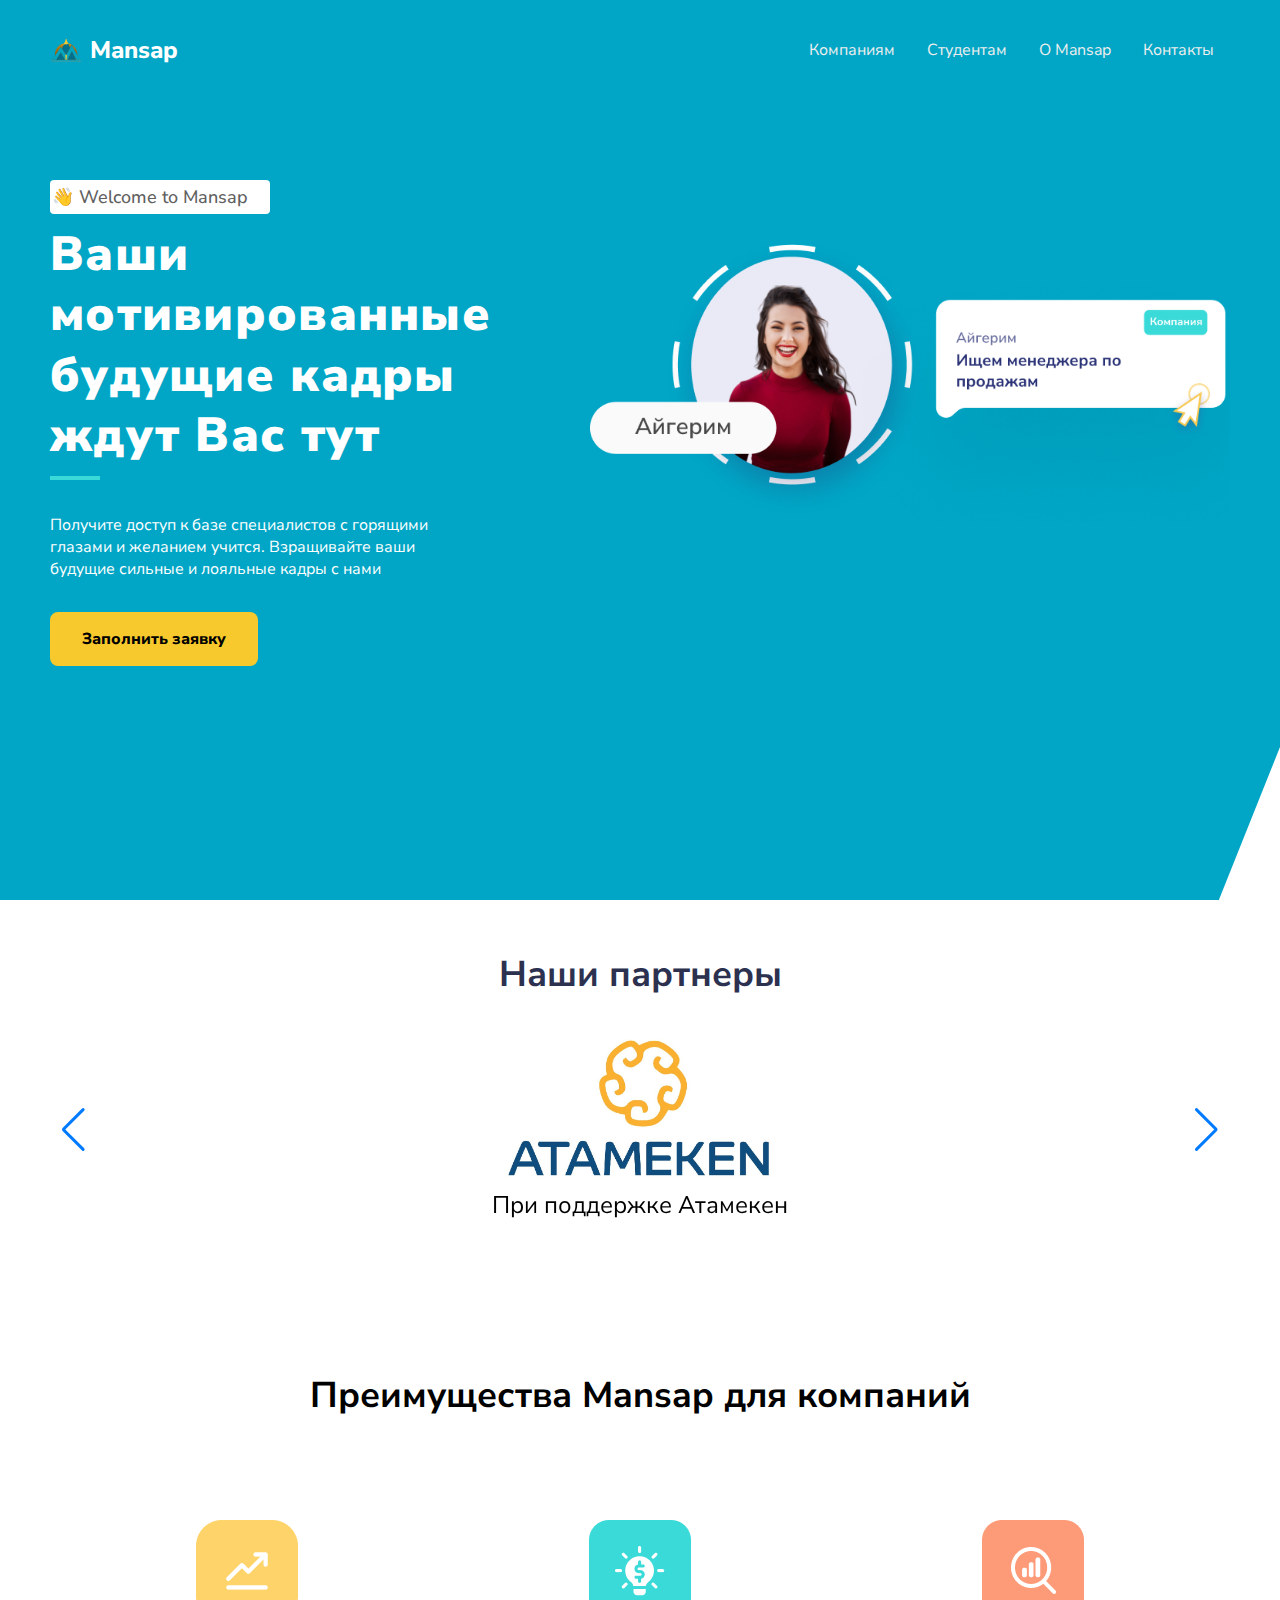
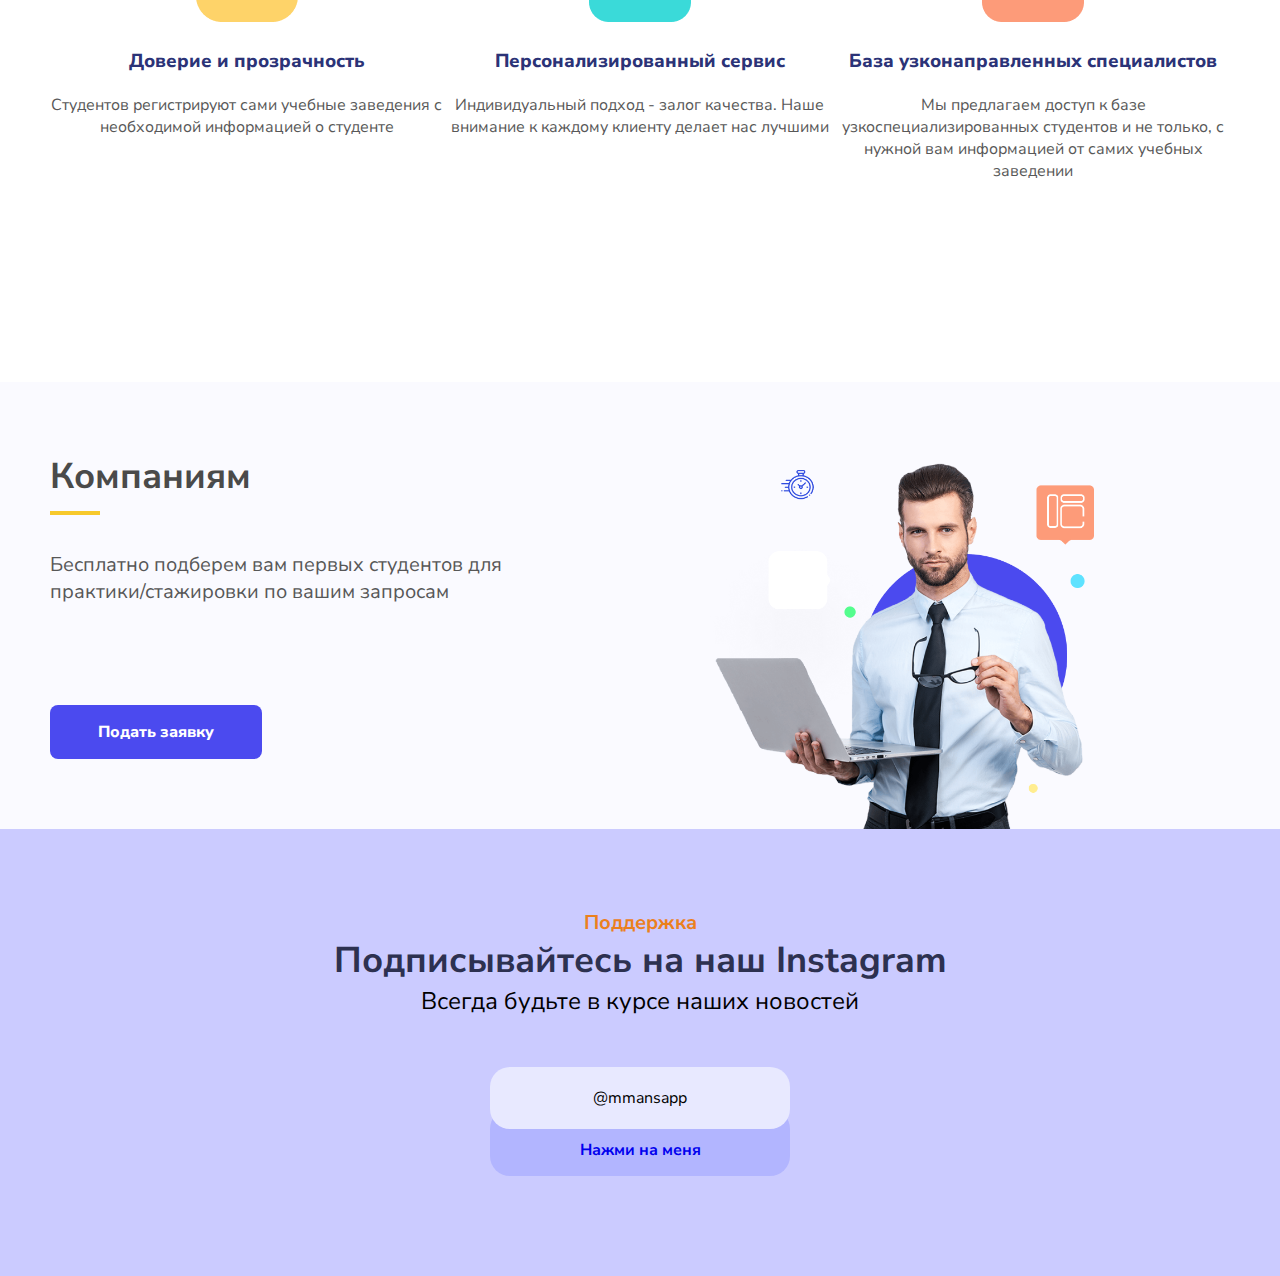
==== index.html @ ac747ffc "Added baisc SEO optimization" ====
<!DOCTYPE html>
<html lang="en">

<head>
    <meta charset="UTF-8">
    <meta name="viewport" content="width=device-width, initial-scale=1.0">
    <meta name="keywords"
        content="Казахстан, Алматы, Работа в Казахстане, Работа в Алматы, Работа для студентов в Алматы, Стажировки для студентов в Алматы, работа, работодатели, Поиск работы, Стажировки, Работа для студентов, Вакансии компаний, Поиск сотрудников, Карьерный рост, Работа в IT, Стажировка в компаниях, Работа ищущим на рынке труда, студенты">
    <meta name="description"
        content="MANSAP- карьерный старт светлого будущего. Реализация и перспективы для студенческой молодежи. Возможности трудоустройства, сильный нетворкинг и поддержка от экспертов ценными знаниями.">
    <title>Mansap - старт светлого будущего</title>
    <link rel="stylesheet" href="https://cdn.jsdelivr.net/npm/swiper@10/swiper-bundle.min.css" />

    <link rel="stylesheet" href="./css/style.css">
    <link rel="icon" href="./img/favicon.ico" type="image/x-icon">
    <script async src="https://www.googletagmanager.com/gtag/js?id=G-EMVZ4DNHGW"></script>
    <script>
        window.dataLayer = window.dataLayer || [];
        function gtag() { dataLayer.push(arguments); }
        gtag('js', new Date());

        gtag('config', 'G-EMVZ4DNHGW');
    </script>
    <!-- Yandex.Metrika counter -->
    <script type="text/javascript">
        (function (m, e, t, r, i, k, a) {
            m[i] = m[i] || function () { (m[i].a = m[i].a || []).push(arguments) };
            m[i].l = 1 * new Date();
            for (var j = 0; j < document.scripts.length; j++) { if (document.scripts[j].src === r) { return; } }
            k = e.createElement(t), a = e.getElementsByTagName(t)[0], k.async = 1, k.src = r, a.parentNode.insertBefore(k, a)
        })
            (window, document, "script", "https://mc.yandex.ru/metrika/tag.js", "ym");

        ym(95471291, "init", {
            clickmap: true,
            trackLinks: true,
            accurateTrackBounce: true,
            webvisor: true
        });
    </script>
    <noscript>
        <div><img src="https://mc.yandex.ru/watch/95471291" style="position:absolute; left:-9999px;" alt="" /></div>
    </noscript>
    <!-- /Yandex.Metrika counter -->
</head>

<body>
    <header class="header">
        <nav class="header-navbar">
            <div class="container">
                <a href="/" class="logo">
                    <img src="./img/logo.png" alt="Mansap">
                    Mansap

                </a>
                <ul class="menu">
                    <li><a href="/">Компаниям</a></li>
                    <li><a href="/students.html">Студентам</a></li>
                    <li><a href="/about.html">О Mansap</a></li>
                    <li><a href="/contacts.html">Контакты</a></li>

                </ul>
                <div class="hamburger">
                    <span class="bar"></span>
                    <span class="bar"></span>
                    <span class="bar"></span>
                </div>
            </div>
        </nav>
        <div class="header-content">
            <div class="container">
                <div class="content">

                    <div class="content__subtitle">
                        👋 Welcome to Mansap
                    </div>
                    <h1 class="content__title">
                        Ваши мотивированные будущие кадры ждут Вас тут
                    </h1>
                    <p class="content__text">
                        Получите доступ к базе специалистов с горящими глазами и желанием учится. Взращивайте ваши
                        будущие сильные и лояльные кадры с нами
                    </p>
                    <a
                        href="https://docs.google.com/forms/d/1s9MsChVYXAHMegbBTrczUJbH9x1zcO6JEUFlZs4nw18/viewform?edit_requested=true"><button
                            class="content__button">Заполнить заявку</button></a>
                </div>
                <div class="img">
                    <img src="./img/header-image.png" alt="header-img">
                </div>
            </div>
        </div>
    </header>
    <main>
        <section class="section section-partner">
            <div class="container">
                <h2>Наши партнеры</h2>
                <div class="swiper sliderPartner">
                    <div class="content-slider swiper-wrapper">
                        <div class="swiper-slide content__partner">
                            <img src="./img/atameken.jpg" alt="">
                            <span>
                                При поддержке Атамекен
                            </span>
                        </div>
                        <div class="swiper-slide content__partner">
                            <img src="./img/logo-partner-2.png" alt="">
                            <span>
                                КазУМОиМЯ
                            </span>
                        </div>

                    </div>
                    <div class="swiper-button-next"></div>
                    <div class="swiper-button-prev"></div>
                </div>
            </div>
        </section>
        <section class="section section-features">
            <div class="container">
                <div class="section__title">
                    <h2>Преимущества Mansap для компаний</h2>
                </div>
                <div class="section__content">
                    <div class="section__item">
                        <div class="section__item-img">
                            <img src="./img/graph_icon.png" alt="section-img">
                        </div>
                        <div class="section__item-content">
                            <h3>Доверие и прозрачность</h3>
                            <p>Студентов регистрируют сами учебные заведения с необходимой информацией о студенте </p>
                        </div>
                    </div>
                    <div class="section__item">
                        <div class="section__item-img">
                            <img src="./img/financial_icon.png" alt="section-img">
                        </div>
                        <div class="section__item-content">
                            <h3>Персонализированный сервис</h3>
                            <p>Индивидуальный подход - залог качества. Наше внимание к каждому клиенту делает нас
                                лучшими</p>
                        </div>
                    </div>
                    <div class="section__item">
                        <div class="section__item-img">
                            <img src="./img/market_icon.png" alt="section-img">
                        </div>
                        <div class="section__item-content">
                            <h3>База узконаправленных специалистов</h3>
                            <p>Мы предлагаем доступ к базе узкоспециализированных студентов и не только, с нужной вам
                                информацией от самих учебных заведении</p>
                        </div>
                    </div>
                </div>
            </div>
        </section>
        <section class="section section-for-company">
            <div class="container">
                <div class="section__content">
                    <h2 class="section__title">Компаниям</h2>
                    <p class="section__text">Бесплатно подберем вам первых студентов для практики/стажировки по вашим
                        запросам</p>
                    <a
                        href="https://docs.google.com/forms/d/1s9MsChVYXAHMegbBTrczUJbH9x1zcO6JEUFlZs4nw18/viewform?edit_requested=true"><button
                            class="section__button">Подать заявку</button></a>
                </div>
                <div class="section__image">
                    <img class="section__img" src="./img/for-company-img.png" alt="">
                </div>
            </div>
        </section>
    </main>
    <footer class="footer">
        <div class="container">
            <span class="footer__span">Поддержка</span>
            <h2 class="footer__title">Подписывайтесь на наш Instagram</h2>
            <span class="footer__subtitle">Всегда будьте в курсе наших новостей</span>
            <div class="footer__contact">
                <div class="footer__instagram">@mmansapp</div>
                <a href="https://www.instagram.com/mmansapp/" class="footer__link-instagram">
                    <span>Нажми на меня</span>
                </a>
            </div>
        </div>
    </footer>


    <script src="https://code.jquery.com/jquery-3.7.1.min.js"
        integrity="sha256-/JqT3SQfawRcv/BIHPThkBvs0OEvtFFmqPF/lYI/Cxo=" crossorigin="anonymous"></script>

    <script src="https://cdn.jsdelivr.net/npm/swiper@10/swiper-bundle.min.js"></script>
    <script src="./js/main.js"></script>
</body>

</html>
---- css/style.css ----
@import url("https://fonts.googleapis.com/css2?family=Nunito+Sans:opsz,wght@6..12,400;6..12,500;6..12,700;6..12,800;6..12,900&display=swap");
* {
  box-sizing: border-box;
  margin: 0;
  padding: 0;
  font-family: "Nunito Sans", sans-serif;
}

.header {
  background: url(../img/header-backround.svg) no-repeat left;
  height: 100vh;
  min-height: 728px;
  padding: 0 100px;
}
@media screen and (max-width: 1441px) {
  .header {
    padding: 0 50px;
  }
}
@media screen and (max-width: 509px) {
  .header {
    padding: 0 30px;
  }
}
.header-navbar .container {
  display: flex;
  align-items: center;
  justify-content: space-between;
  height: 100px;
  max-width: 1340px;
}
.header-navbar .logo {
  display: flex;
  font-size: 1.5rem;
  font-weight: 800;
  color: #fff;
  cursor: pointer;
  align-items: center;
  text-decoration: none;
}
.header-navbar .logo img {
  width: 2rem;
  margin-right: 0.5rem;
}
.header-navbar .menu {
  display: flex;
  align-items: center;
  justify-content: center;
  list-style: none;
}
.header-navbar .menu li {
  margin: 0 1rem;
  cursor: pointer;
  transition: all 0.3s ease-in-out;
}
.header-navbar .menu li a {
  color: #eee;
  text-decoration: none;
}
.header-navbar .menu li a:hover {
  color: #fff;
}
@media screen and (max-width: 967px) {
  .header-navbar .menu li {
    margin: 2.5rem 0;
    font-size: 30px;
    font-weight: 700;
  }
}
@media (max-width: 967px) {
  .header-navbar .menu {
    position: fixed;
    left: -100%;
    top: 5rem;
    flex-direction: column;
    background-color: #006376;
    width: 100%;
    height: 100vh;
    border-radius: 10px;
    text-align: center;
    transition: 0.3s;
    z-index: 999;
    box-shadow: 0 10px 27px rgba(0, 0, 0, 0.05);
  }
}
.header-navbar .menu.active {
  left: 0;
}
.header-navbar .hamburger {
  display: none;
}
@media screen and (max-width: 967px) {
  .header-navbar .hamburger {
    display: block;
    cursor: pointer;
  }
}
.header-navbar .hamburger.active .bar:nth-child(2) {
  opacity: 0;
}
.header-navbar .hamburger.active .bar:nth-child(1) {
  transform: translateY(8px) rotate(45deg);
}
.header-navbar .hamburger.active .bar:nth-child(3) {
  transform: translateY(-8px) rotate(-45deg);
}
.header-navbar .bar {
  display: block;
  width: 25px;
  height: 3px;
  margin: 5px auto;
  -webkit-transition: all 0.3s ease-in-out;
  transition: all 0.3s ease-in-out;
  background-color: #101010;
}
.header-content .container {
  display: flex;
  justify-content: space-between;
  align-items: center;
  gap: 100px;
  max-width: 1600px;
}
@media screen and (max-width: 1387px) {
  .header-content .container {
    gap: 0;
  }
}
.header-content .content {
  margin-top: 80px;
}
.header-content .content__title {
  width: 540px;
  font-size: 3rem;
  font-weight: 900;
  color: #fff;
  margin-bottom: 3rem;
  line-height: 126.9%;
  letter-spacing: 1.28px;
}
.header-content .content__title::after {
  content: "";
  display: block;
  position: absolute;
  width: 50px;
  height: 4px;
  margin-top: 10px;
  background-color: #3ADAD9;
}
@media screen and (max-width: 626px) {
  .header-content .content__title {
    width: auto;
    font-size: 2rem;
  }
}
.header-content .content__subtitle {
  width: 220px;
  font-size: 18px;
  font-weight: 500;
  color: #606060;
  margin-bottom: 10px;
  background-color: #fff;
  padding-left: 2px;
  padding-top: 5px;
  padding-bottom: 5px;
  border-radius: 4px;
}
@media screen and (max-width: 473px) {
  .header-content .content__subtitle {
    width: 180px;
    font-size: 14px;
  }
}
.header-content .content__text {
  max-width: 425px;
  width: 100%;
  font-size: 1rem;
  font-weight: 400;
  color: #fff;
  margin-bottom: 2rem;
}
.header-content .content__button {
  display: inline-block;
  padding: 1rem 2rem;
  border-radius: 0.5rem;
  background: #F7C92C;
  border: none;
  color: #000;
  font-size: 1rem;
  font-weight: 800;
  text-decoration: none;
  transition: all 0.3s ease-in-out;
  cursor: pointer;
}
.header-content .content__button:hover {
  background: #000;
  color: #fff;
}
.header-content .img img {
  width: 100%;
  min-width: 636px;
}
@media screen and (max-width: 1265px) {
  .header-content .img img {
    max-width: 500px;
    width: 80%;
    min-width: 75%;
    margin-right: 100px;
  }
}
@media screen and (max-width: 967px) {
  .header-content .img img {
    display: none;
  }
}

main .section-partner .container {
  padding: 0 100px;
}
@media screen and (max-width: 1441px) {
  main .section-partner .container {
    padding: 0 50px;
  }
}
@media screen and (max-width: 509px) {
  main .section-partner .container {
    padding: 0 30px;
  }
}
main .section-partner h2 {
  font-size: 36px;
  font-weight: 700;
  color: #2D3150;
  text-align: center;
  margin-top: 50px;
  margin-bottom: 40px;
}
main .section-partner .content__partner img {
  display: block;
  height: 140px;
  margin: 0 auto;
  margin-bottom: 10px;
}
@media screen and (max-width: 965px) {
  main .section-partner .content__partner img {
    height: 100px;
  }
}
main .section-partner .content__partner span {
  display: block;
  text-align: center;
  font-size: 24px;
}
main .section-features {
  padding-top: 150px;
}
main .section-features .container {
  padding: 0 100px;
}
@media screen and (max-width: 1441px) {
  main .section-features .container {
    padding: 0 50px;
  }
}
@media screen and (max-width: 509px) {
  main .section-features .container {
    padding: 0 30px;
  }
}
main .section-features .section__title {
  text-align: center;
  font-size: 24px;
  font-weight: 700;
}
main .section-features .section__content {
  display: grid;
  grid-template-columns: repeat(3, 1fr);
  margin-top: 100px;
}
@media screen and (max-width: 998px) {
  main .section-features .section__content {
    display: grid;
    grid-template-columns: repeat(1, 500px);
    justify-content: center;
    row-gap: 80px;
  }
}
@media screen and (max-width: 509px) {
  main .section-features .section__content {
    display: grid;
    grid-template-columns: repeat(1, 300px);
    justify-content: center;
    row-gap: 80px;
  }
}
main .section-features .section__item {
  text-align: center;
}
main .section-features .section__item-content h3 {
  margin-bottom: 20px;
  color: #2B3377;
  font-weight: 800;
}
main .section-features .section__item-content p {
  display: block;
  color: #585858;
  text-align: center;
  margin: 0 auto;
}
main .section-features .section__item-img {
  margin-bottom: 20px;
}

.section-for-company {
  background-color: #FAFAFF;
  margin-top: 200px;
}
.section-for-company .container {
  display: flex;
  padding: 0 100px;
  justify-content: space-between;
  align-items: center;
}
@media screen and (max-width: 1441px) {
  .section-for-company .container {
    padding: 0 50px;
  }
}
@media screen and (max-width: 509px) {
  .section-for-company .container {
    padding: 0 30px;
  }
}
.section-for-company .section__image {
  margin-top: 40px;
}
.section-for-company .section__img {
  width: 75%;
  margin-top: 20px;
}
@media screen and (max-width: 1465px) {
  .section-for-company .section__img {
    display: block;
    margin-top: 40px;
  }
}
@media screen and (max-width: 967px) {
  .section-for-company .section__img {
    display: none;
  }
}
.section-for-company .section__title {
  font-size: 36px;
  color: #4A4A4A;
  margin-bottom: 50px;
  margin-top: 50px;
}
.section-for-company .section__title::after {
  content: "";
  display: block;
  position: absolute;
  width: 50px;
  height: 4px;
  margin-top: 10px;
  background-color: #F7C92C;
}
@media screen and (max-width: 967px) {
  .section-for-company .section__title {
    margin-top: 50px;
  }
}
.section-for-company .section__text {
  color: #575757;
  font-size: 20px;
  width: 75%;
}
@media screen and (max-width: 1165px) {
  .section-for-company .section__text {
    width: 100%;
  }
}
@media screen and (max-width: 967px) {
  .section-for-company .section__text {
    max-width: 700px;
    width: 100%;
  }
}
.section-for-company .section__button {
  display: inline-block;
  padding: 1rem 3rem;
  border-radius: 0.5rem;
  background: #4B4AEF;
  border: none;
  color: #fff;
  font-size: 1rem;
  font-weight: 800;
  text-decoration: none;
  transition: all 0.3s ease-in-out;
  cursor: pointer;
  margin-top: 100px;
  margin-bottom: 50px;
}
.section-for-company .section__button:hover {
  background: #000;
  color: #fff;
}

.footer {
  background: #CBCBFF;
}
.footer .container {
  padding: 100px 100px;
  text-align: center;
}
@media screen and (max-width: 1441px) {
  .footer .container {
    padding: 80px 50px;
  }
}
@media screen and (max-width: 509px) {
  .footer .container {
    padding: 40px 20px;
  }
}
.footer__span {
  color: #EB801D;
  font-size: 20px;
  font-weight: 700;
}
.footer__title {
  font-size: 36px;
  color: #2D3150;
}
@media screen and (max-width: 509px) {
  .footer__title {
    font-size: 30px;
  }
}
.footer__subtitle {
  font-weight: 400;
  font-size: 24px;
}
@media screen and (max-width: 509px) {
  .footer__subtitle {
    font-size: 18px;
  }
}
.footer__instagram {
  position: relative;
  display: block;
  width: 300px;
  padding: 20px 0;
  background: #E8E9FF;
  border-radius: 20px;
  margin: 0 auto;
  z-index: 2000;
  margin-top: 50px;
}
.footer__link-instagram {
  display: flex;
  align-items: end;
  position: relative;
  width: 300px;
  background: #B2B5FF;
  border-radius: 20px;
  margin: 0 auto;
  top: -20px;
  text-decoration: none;
}
.footer__link-instagram span {
  display: block;
  padding-top: 30px;
  padding-bottom: 15px;
  margin: 0 auto;
  font-weight: 700;
}
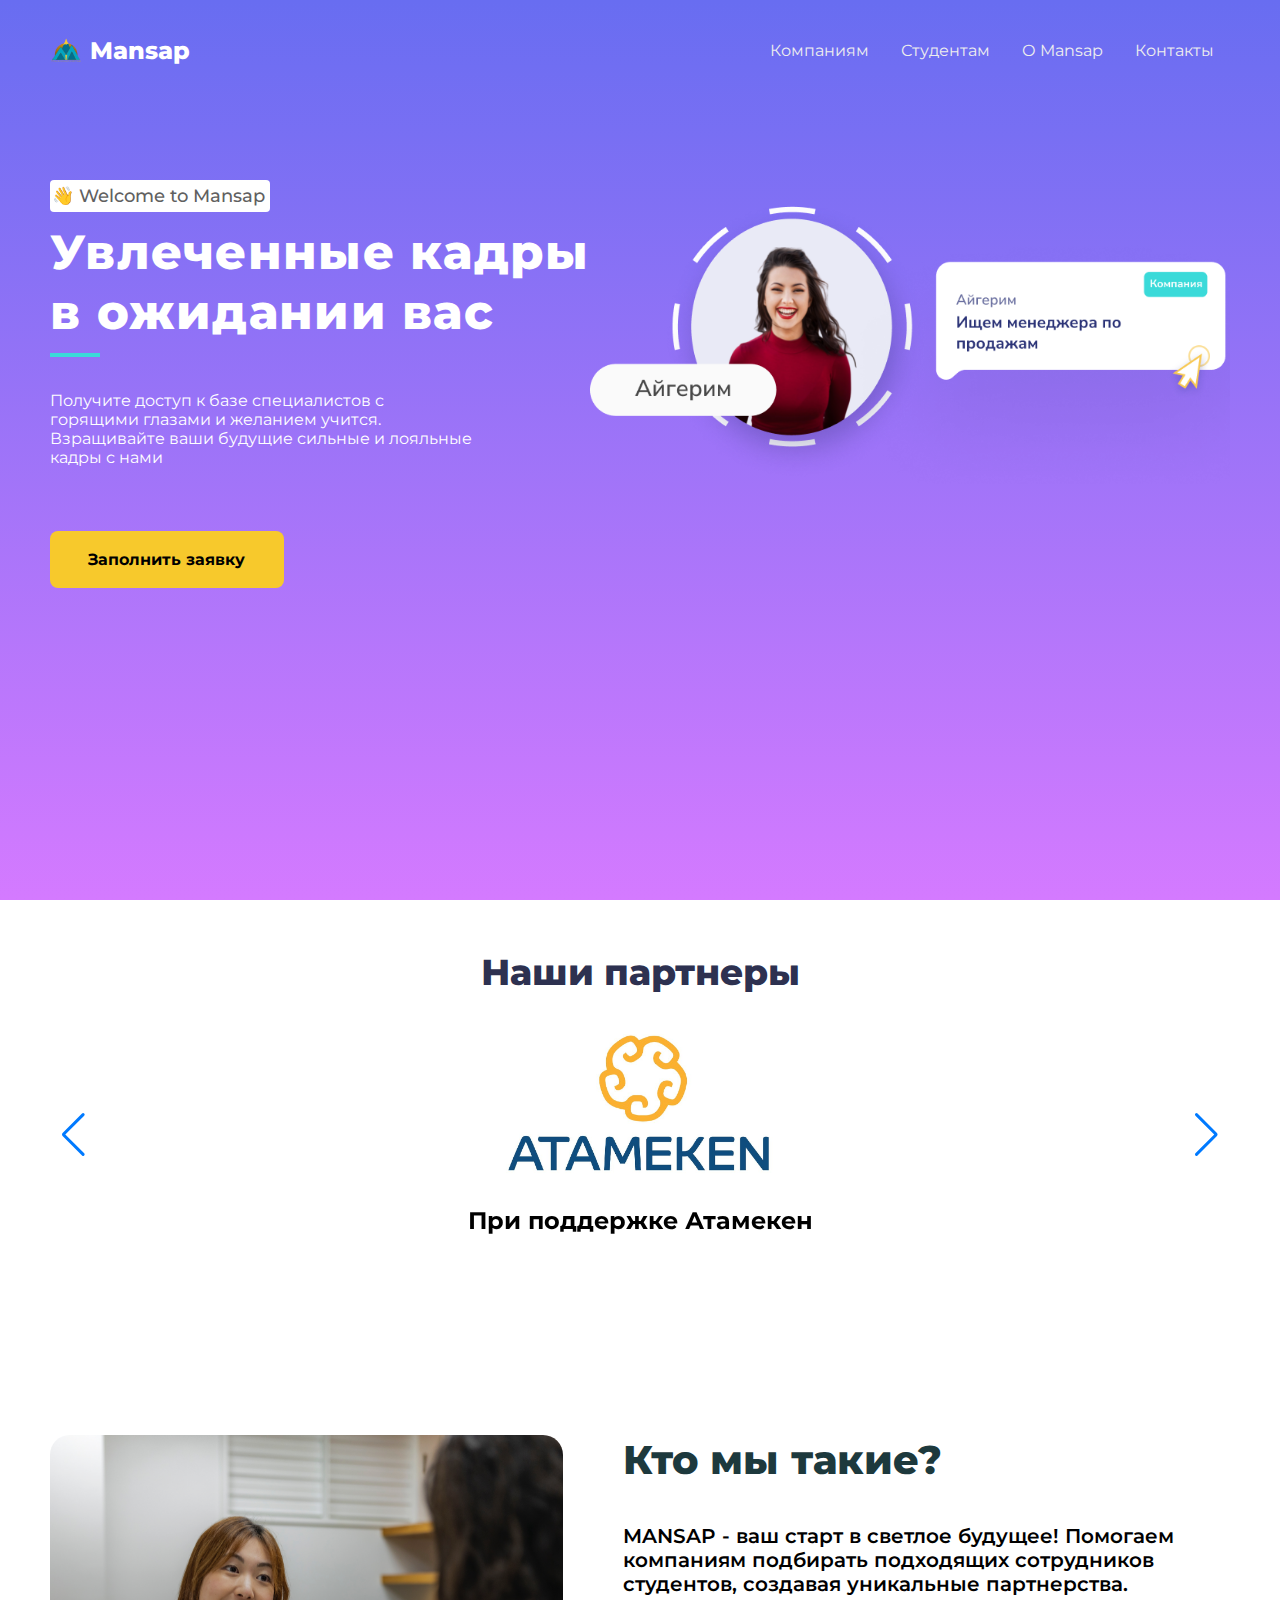
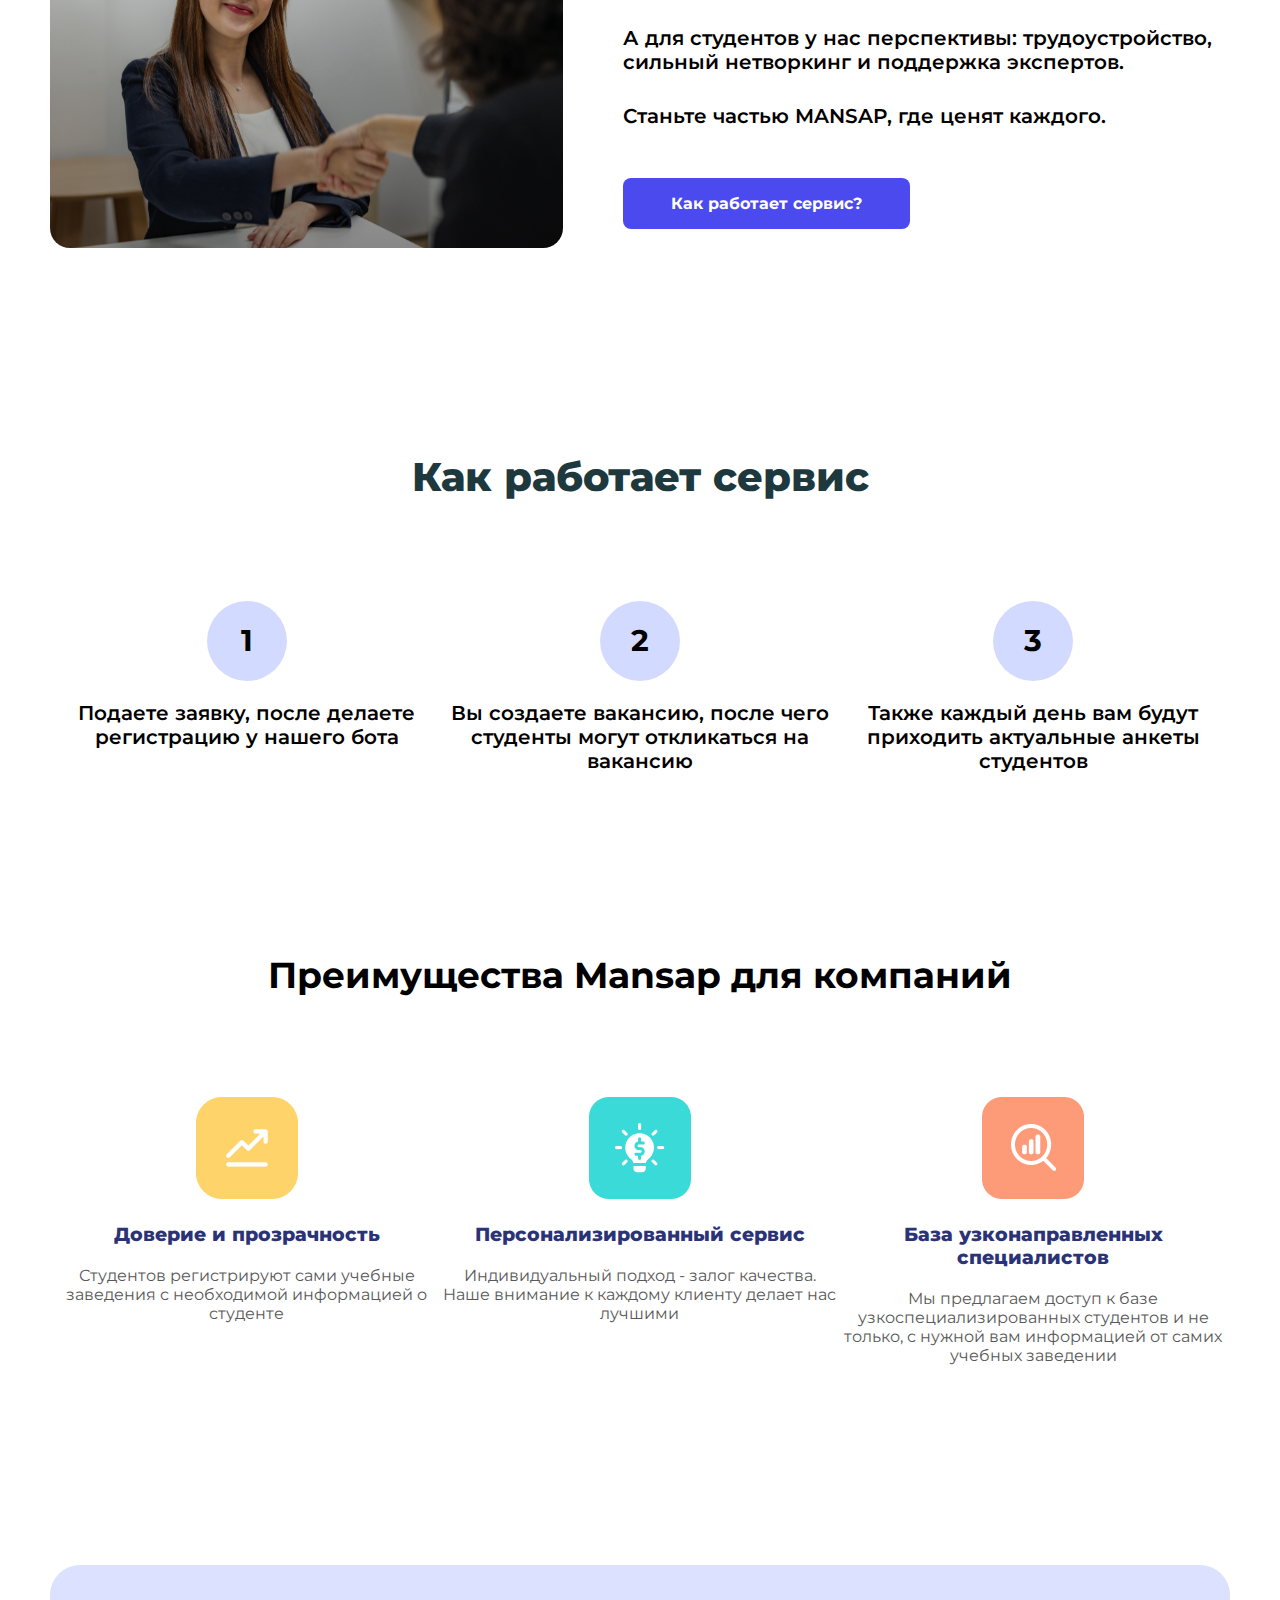
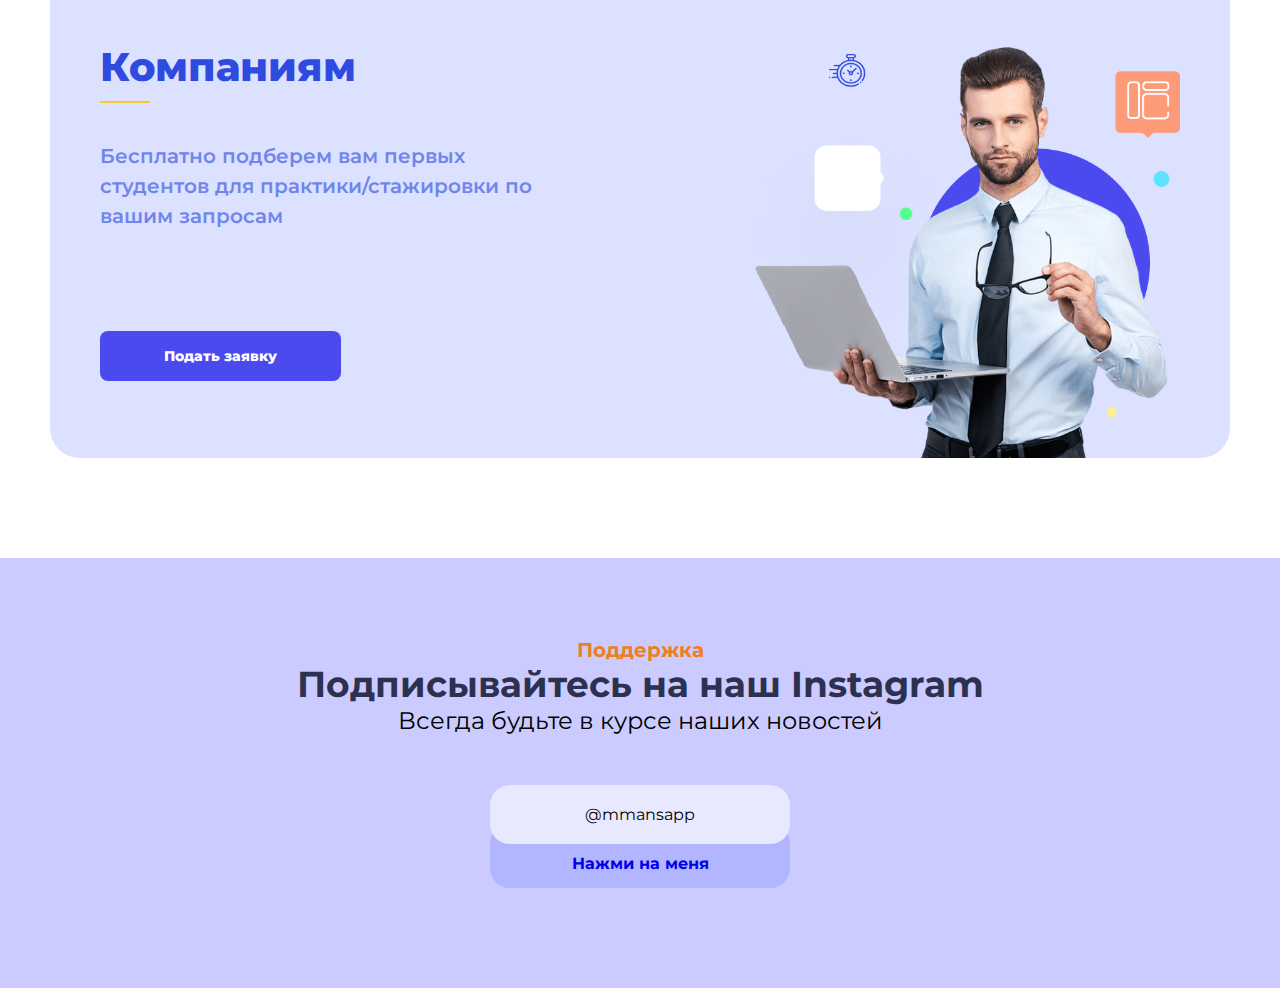
==== commit e4cd23cb: "Changed design" ====
--- a/index.html
+++ b/index.html
@@ -75,7 +75,7 @@
                         👋 Welcome to Mansap
                     </div>
                     <h1 class="content__title">
-                        Ваши мотивированные будущие кадры ждут Вас тут
+                        Увлеченные кадры в ожидании вас
                     </h1>
                     <p class="content__text">
                         Получите доступ к базе специалистов с горящими глазами и желанием учится. Взращивайте ваши
@@ -109,10 +109,52 @@
                                 КазУМОиМЯ
                             </span>
                         </div>
+                        <div class="swiper-slide content__partner">
+                            <img src="./img/turan-logo.png" alt="">
+                            <span>
+                                Университет Туран
+                            </span>
+                        </div>
 
                     </div>
                     <div class="swiper-button-next"></div>
                     <div class="swiper-button-prev"></div>
+                </div>
+            </div>
+        </section>
+        <section class="section section-about-us">
+            <div class="container">
+                <div class="section__image">
+                    <img class="section__img" src="./img/about-us-img.png" alt="">
+                </div>
+                <div class="section__content">
+                    <h2 class="section__title">Кто мы такие?</h2>
+                    <p class="section__text">MANSAP - ваш старт в светлое будущее! Помогаем компаниям подбирать
+                        подходящих сотрудников студентов, создавая уникальные партнерства.</p>
+                    <p class="section__text">А для студентов у нас перспективы:
+                        трудоустройство, сильный нетворкинг и поддержка экспертов. </p>
+                    <p class="section__text">Станьте частью MANSAP, где ценят каждого.</p>
+                    <a href="#howWorks"><button class="section__button">Как работает сервис?</button></a>
+                </div>
+            </div>
+        </section>
+        <section class="section section-how-it-works">
+            <div class="container">
+                <div class="section__title" id="howWorks">Как работает сервис</div>
+                <div class="section__content">
+                    <div class="section__step">
+                        <div class="step__number">1</div>
+                        <div class="step__text">Подаете заявку, после делаете регистрацию у нашего бота</div>
+                    </div>
+                    <div class="section__step">
+                        <div class="step__number">2</div>
+                        <div class="step__text">Вы создаете вакансию, после чего студенты могут откликаться на вакансию
+                        </div>
+                    </div>
+                    <div class="section__step">
+                        <div class="step__number">3</div>
+                        <div class="step__text">Также каждый день вам будут приходить актуальные анкеты студентов</div>
+                    </div>
                 </div>
             </div>
         </section>
--- a/css/style.css
+++ b/css/style.css
@@ -1,13 +1,13 @@
-@import url("https://fonts.googleapis.com/css2?family=Nunito+Sans:opsz,wght@6..12,400;6..12,500;6..12,700;6..12,800;6..12,900&display=swap");
+@import url("https://fonts.googleapis.com/css2?family=Montserrat:wght@400;500;600;700;800;900&display=swap");
 * {
   box-sizing: border-box;
   margin: 0;
   padding: 0;
-  font-family: "Nunito Sans", sans-serif;
+  font-family: "Montserrat", sans-serif;
 }
 
 .header {
-  background: url(../img/header-backround.svg) no-repeat left;
+  background: linear-gradient(180deg, #686DF1 0%, #D47AFF 100%);
   height: 100vh;
   min-height: 728px;
   padding: 0 100px;
@@ -131,7 +131,7 @@
 .header-content .content__title {
   width: 540px;
   font-size: 3rem;
-  font-weight: 900;
+  font-weight: 800;
   color: #fff;
   margin-bottom: 3rem;
   line-height: 126.9%;
@@ -180,16 +180,17 @@
 }
 .header-content .content__button {
   display: inline-block;
-  padding: 1rem 2rem;
+  padding: 1.2rem 2.4rem;
   border-radius: 0.5rem;
   background: #F7C92C;
   border: none;
   color: #000;
   font-size: 1rem;
-  font-weight: 800;
+  font-weight: 700;
   text-decoration: none;
   transition: all 0.3s ease-in-out;
   cursor: pointer;
+  margin-top: 2rem;
 }
 .header-content .content__button:hover {
   background: #000;
@@ -228,7 +229,7 @@
 }
 main .section-partner h2 {
   font-size: 36px;
-  font-weight: 700;
+  font-weight: 800;
   color: #2D3150;
   text-align: center;
   margin-top: 50px;
@@ -249,6 +250,8 @@
   display: block;
   text-align: center;
   font-size: 24px;
+  font-weight: 700;
+  margin-top: 2rem;
 }
 main .section-features {
   padding-top: 150px;
@@ -310,81 +313,69 @@
   margin-bottom: 20px;
 }
 
-.section-for-company {
-  background-color: #FAFAFF;
+.section-about-us {
   margin-top: 200px;
 }
-.section-for-company .container {
+.section-about-us .container {
   display: flex;
   padding: 0 100px;
   justify-content: space-between;
-  align-items: center;
-}
-@media screen and (max-width: 1441px) {
-  .section-for-company .container {
+  gap: 60px;
+}
+@media screen and (max-width: 1441px) {
+  .section-about-us .container {
     padding: 0 50px;
   }
 }
-@media screen and (max-width: 509px) {
-  .section-for-company .container {
+@media screen and (max-width: 967px) {
+  .section-about-us .container {
+    flex-direction: column;
+  }
+}
+@media screen and (max-width: 509px) {
+  .section-about-us .container {
     padding: 0 30px;
   }
 }
-.section-for-company .section__image {
-  margin-top: 40px;
-}
-.section-for-company .section__img {
-  width: 75%;
-  margin-top: 20px;
-}
-@media screen and (max-width: 1465px) {
-  .section-for-company .section__img {
-    display: block;
-    margin-top: 40px;
-  }
-}
-@media screen and (max-width: 967px) {
-  .section-for-company .section__img {
-    display: none;
-  }
-}
-.section-for-company .section__title {
-  font-size: 36px;
-  color: #4A4A4A;
-  margin-bottom: 50px;
-  margin-top: 50px;
-}
-.section-for-company .section__title::after {
-  content: "";
-  display: block;
-  position: absolute;
-  width: 50px;
-  height: 4px;
-  margin-top: 10px;
-  background-color: #F7C92C;
-}
-@media screen and (max-width: 967px) {
-  .section-for-company .section__title {
-    margin-top: 50px;
-  }
-}
-.section-for-company .section__text {
-  color: #575757;
+.section-about-us .section__image img {
+  width: 513px;
+  border-radius: 20px;
+}
+@media (max-width: 1091px) {
+  .section-about-us .section__image img {
+    width: 100%;
+  }
+}
+@media screen and (max-width: 967px) {
+  .section-about-us .section__image img {
+    width: 100%;
+    height: 400px;
+    object-fit: cover;
+    object-position: 50% 40%;
+  }
+}
+.section-about-us .section__title {
+  font-size: 40px;
+  font-weight: 800;
+  color: #1D393D;
+  margin-bottom: 40px;
+}
+@media (max-width: 1091px) {
+  .section-about-us .section__title {
+    font-size: 30px;
+  }
+}
+.section-about-us .section__text {
   font-size: 20px;
-  width: 75%;
-}
-@media screen and (max-width: 1165px) {
-  .section-for-company .section__text {
-    width: 100%;
-  }
-}
-@media screen and (max-width: 967px) {
-  .section-for-company .section__text {
-    max-width: 700px;
-    width: 100%;
-  }
-}
-.section-for-company .section__button {
+  font-weight: 600;
+  margin-bottom: 30px;
+}
+@media (max-width: 1091px) {
+  .section-about-us .section__text {
+    font-size: 17px;
+  }
+}
+.section-about-us .section__button {
   display: inline-block;
   padding: 1rem 3rem;
   border-radius: 0.5rem;
@@ -392,6 +383,184 @@
   border: none;
   color: #fff;
   font-size: 1rem;
+  font-weight: 700;
+  text-decoration: none;
+  transition: all 0.3s ease-in-out;
+  cursor: pointer;
+  margin-top: 20px;
+}
+.section-about-us .section__button:hover {
+  background: #000;
+  color: #fff;
+}
+
+.section-how-it-works {
+  margin-top: 200px;
+}
+.section-how-it-works .container {
+  padding: 0 100px;
+}
+@media screen and (max-width: 1441px) {
+  .section-how-it-works .container {
+    padding: 0 50px;
+  }
+}
+@media screen and (max-width: 509px) {
+  .section-how-it-works .container {
+    padding: 0 30px;
+  }
+}
+.section-how-it-works .section__title {
+  font-size: 40px;
+  font-weight: 800;
+  color: #1D393D;
+  margin-bottom: 40px;
+  text-align: center;
+}
+@media (max-width: 443px) {
+  .section-how-it-works .section__title {
+    font-size: 30px;
+  }
+}
+.section-how-it-works .section__content {
+  display: grid;
+  grid-template-columns: repeat(3, 1fr);
+  justify-content: space-between;
+  margin-top: 100px;
+}
+@media screen and (max-width: 1201px) {
+  .section-how-it-works .section__content {
+    display: grid;
+    grid-template-columns: repeat(1, 1fr);
+    justify-content: center;
+    row-gap: 80px;
+  }
+}
+.section-how-it-works .section__step {
+  text-align: center;
+}
+.section-how-it-works .step__number {
+  display: flex;
+  justify-content: center;
+  align-items: center;
+  margin: 0 auto;
+  width: 80px;
+  height: 80px;
+  border-radius: 50%;
+  background-color: #D3DAFF;
+  color: #000;
+  font-size: 30px;
+  font-weight: 700;
+  margin-bottom: 20px;
+  line-height: 60px;
+}
+.section-how-it-works .step__text {
+  font-size: 20px;
+  font-weight: 600;
+  margin-bottom: 30px;
+}
+
+.section-for-company {
+  background-color: #DBE1FF;
+  margin-top: 200px;
+  margin-left: 100px;
+  margin-right: 100px;
+  margin-bottom: 100px;
+  border-radius: 30px;
+}
+@media screen and (max-width: 1441px) {
+  .section-for-company {
+    margin-left: 50px;
+    margin-right: 50px;
+  }
+}
+@media screen and (max-width: 509px) {
+  .section-for-company {
+    margin-left: 30px;
+    margin-right: 30px;
+  }
+}
+.section-for-company .container {
+  display: flex;
+  padding: 0 100px;
+  justify-content: space-between;
+  align-items: center;
+}
+@media screen and (max-width: 1441px) {
+  .section-for-company .container {
+    padding: 0 50px;
+  }
+}
+@media screen and (max-width: 509px) {
+  .section-for-company .container {
+    padding: 0 30px;
+  }
+}
+.section-for-company .section__image {
+  margin-top: 40px;
+}
+.section-for-company .section__img {
+  width: 100%;
+  margin-top: 20px;
+}
+@media screen and (max-width: 1465px) {
+  .section-for-company .section__img {
+    display: block;
+    margin-top: 40px;
+  }
+}
+@media screen and (max-width: 967px) {
+  .section-for-company .section__img {
+    display: none;
+  }
+}
+.section-for-company .section__title {
+  font-size: 40px;
+  color: #2F4BDF;
+  margin-bottom: 50px;
+  margin-top: 50px;
+  font-weight: 800;
+}
+.section-for-company .section__title::after {
+  content: "";
+  display: block;
+  position: absolute;
+  width: 50px;
+  height: 2px;
+  margin-top: 10px;
+  background-color: #F7C92C;
+}
+@media screen and (max-width: 967px) {
+  .section-for-company .section__title {
+    margin-top: 50px;
+  }
+}
+.section-for-company .section__text {
+  color: #7085EB;
+  font-size: 20px;
+  width: 75%;
+  font-weight: 600;
+  line-height: 1.5;
+}
+@media screen and (max-width: 1165px) {
+  .section-for-company .section__text {
+    width: 100%;
+  }
+}
+@media screen and (max-width: 967px) {
+  .section-for-company .section__text {
+    max-width: 700px;
+    width: 100%;
+  }
+}
+.section-for-company .section__button {
+  display: inline-block;
+  padding: 1rem 4rem;
+  border-radius: 0.5rem;
+  background: #4B4AEF;
+  border: none;
+  color: #fff;
+  font-size: 0.9rem;
   font-weight: 800;
   text-decoration: none;
   transition: all 0.3s ease-in-out;
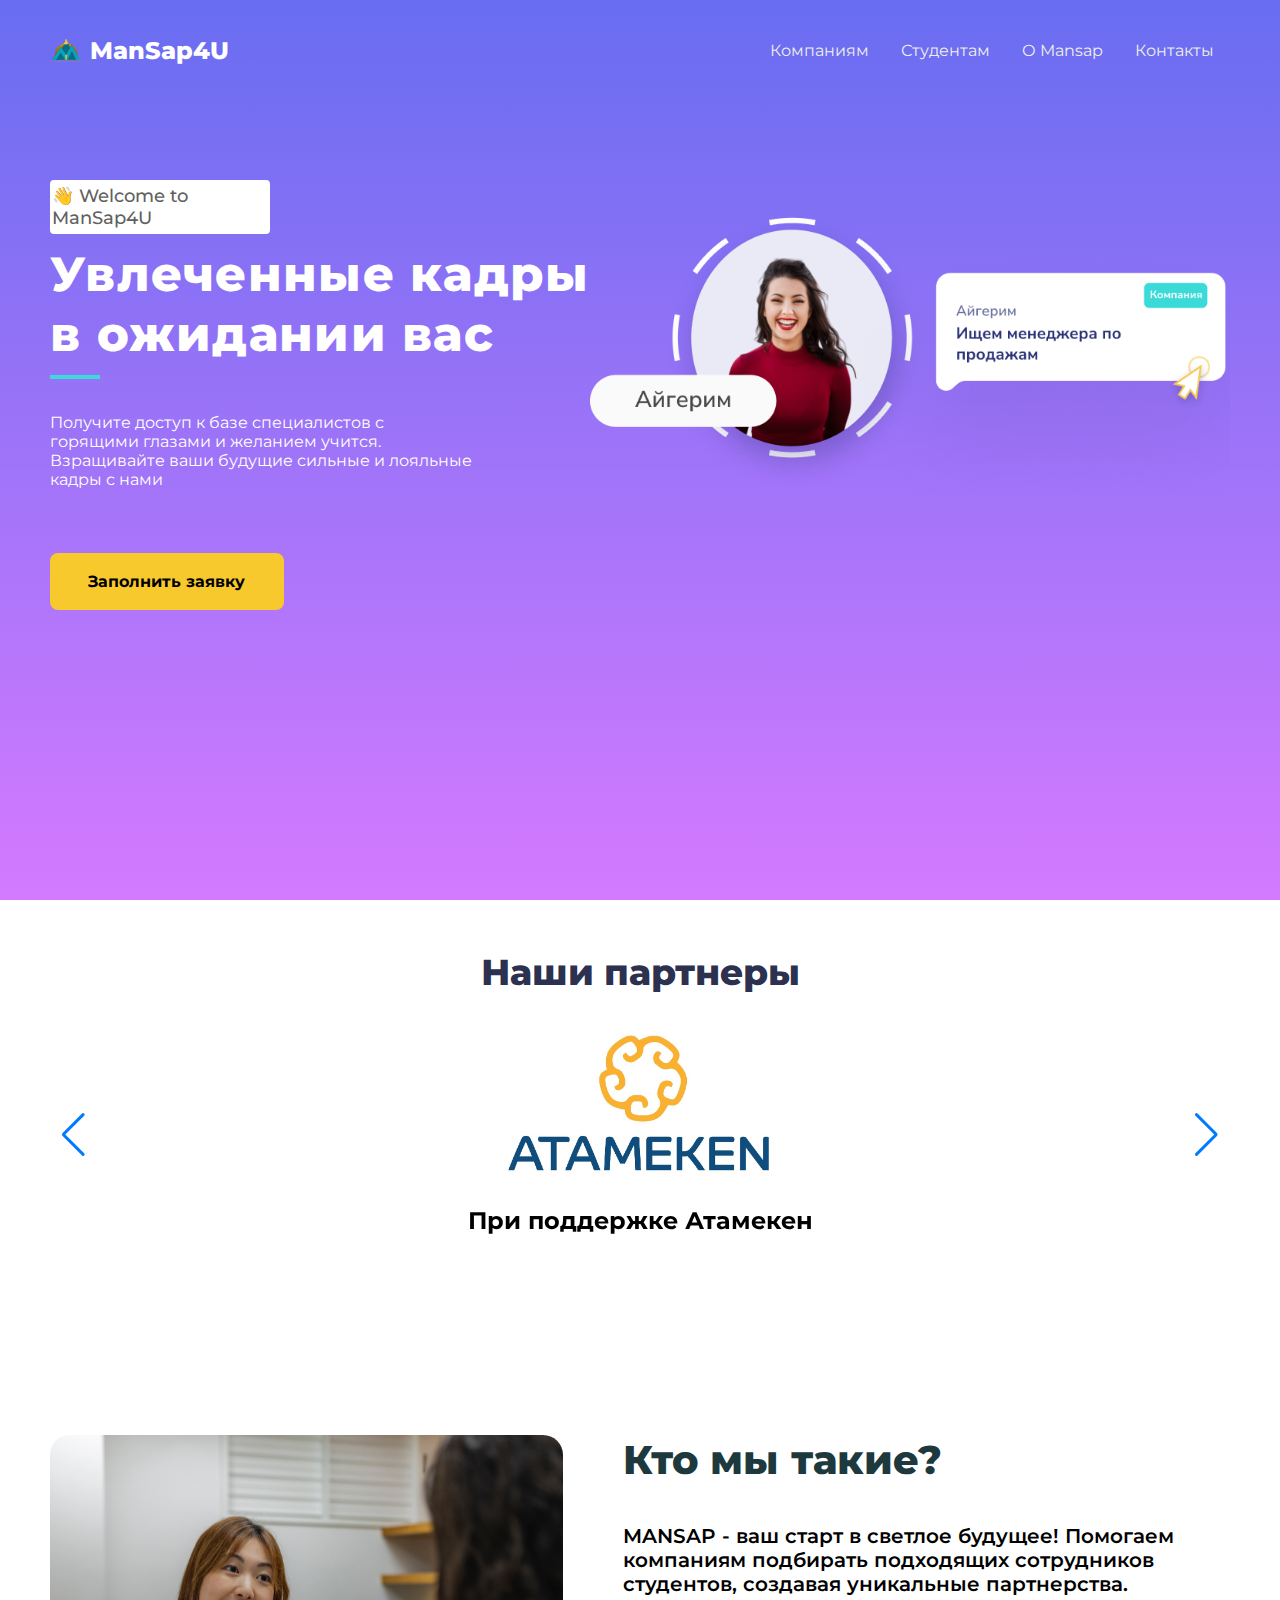
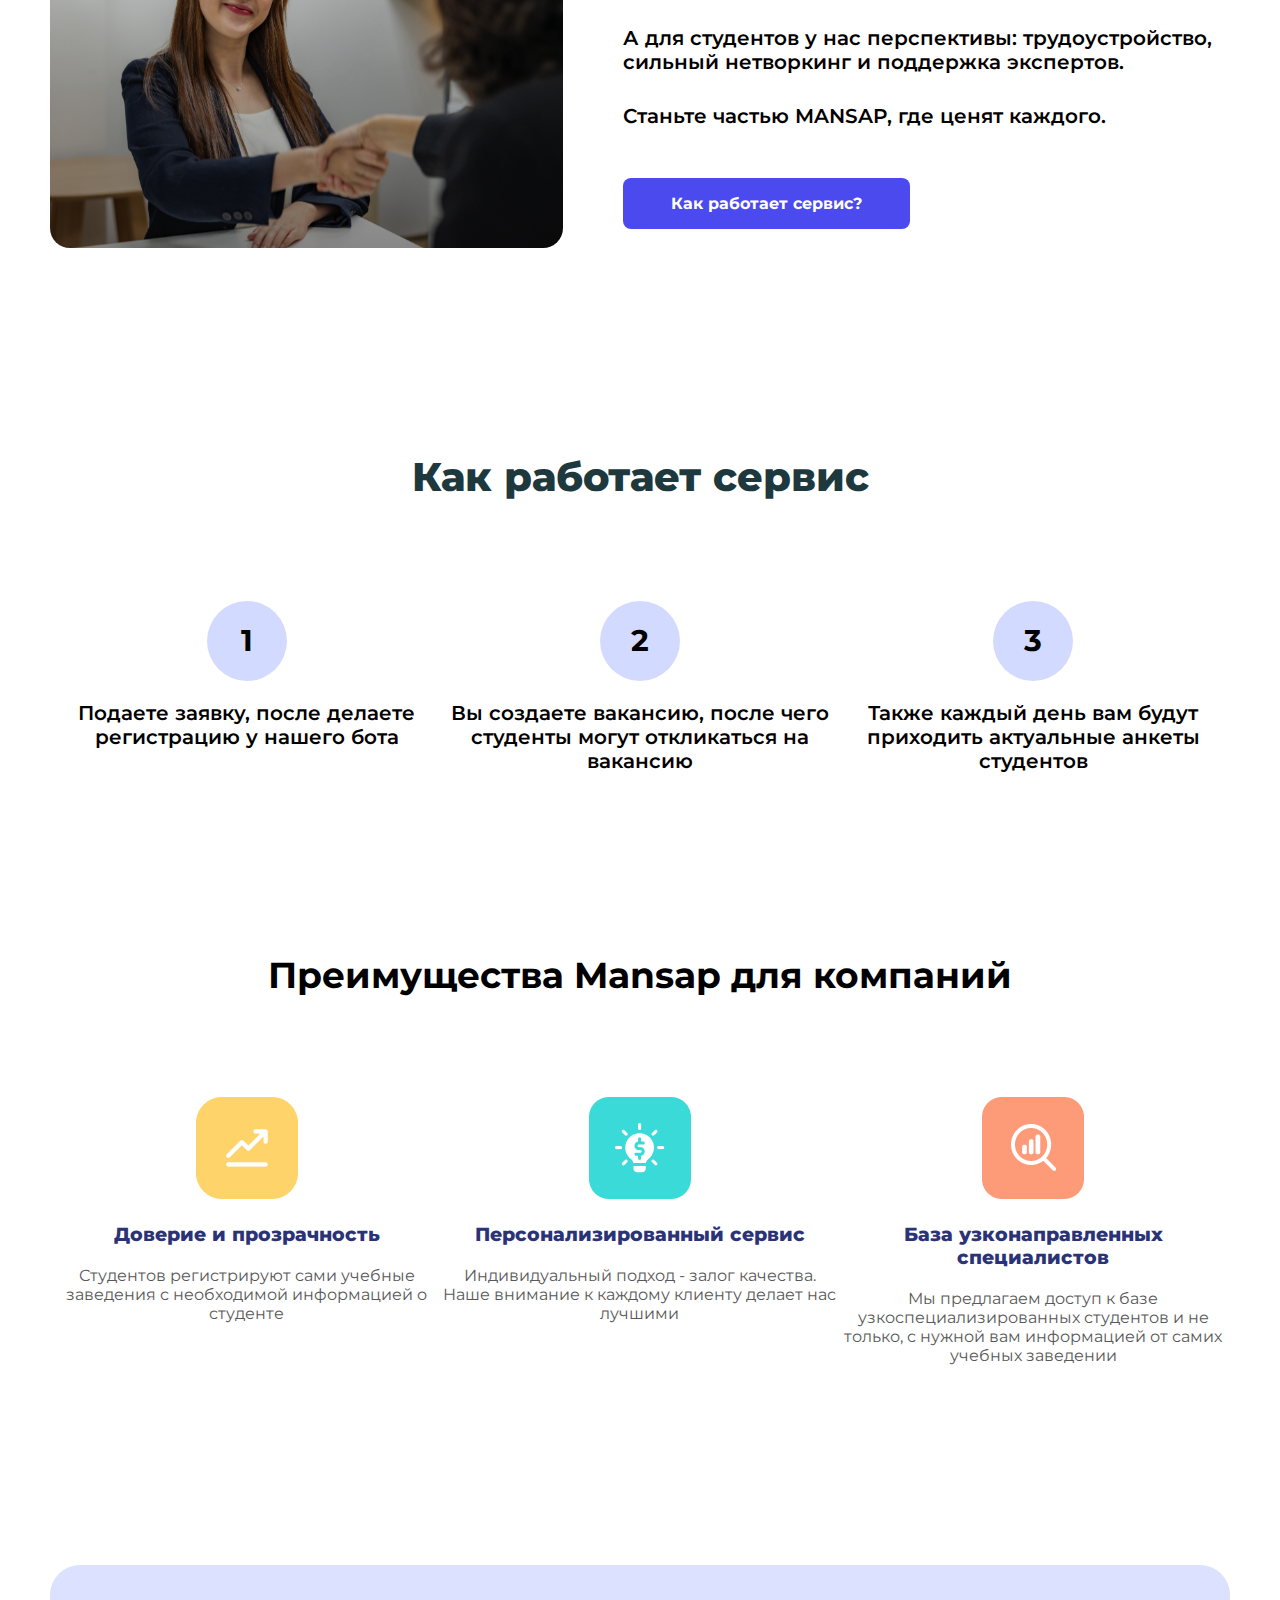
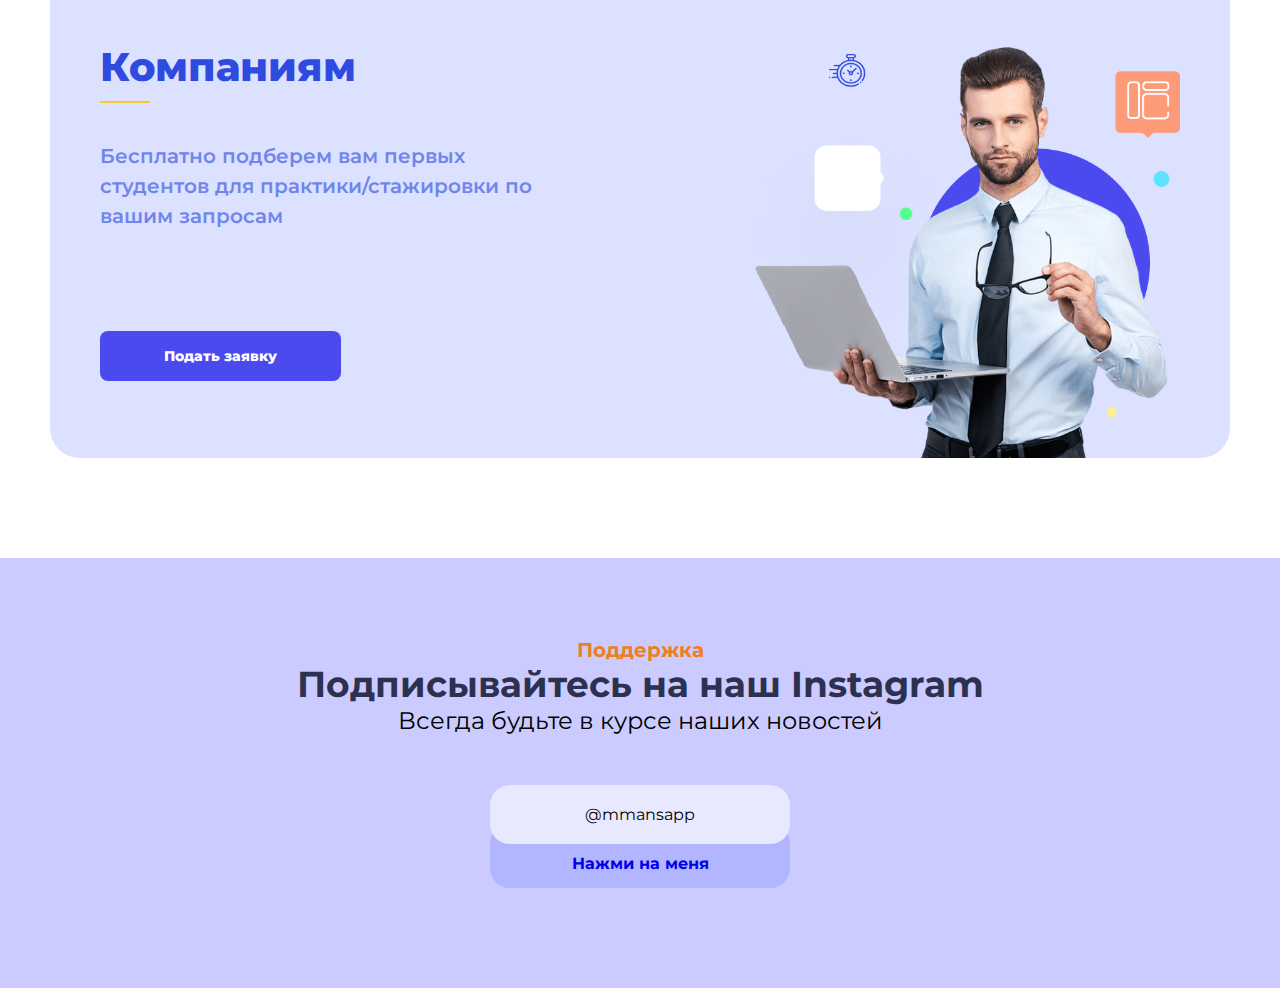
==== commit 135d62d7: "Update index.html" ====
--- a/index.html
+++ b/index.html
@@ -8,7 +8,7 @@
         content="Казахстан, Алматы, Работа в Казахстане, Работа в Алматы, Работа для студентов в Алматы, Стажировки для студентов в Алматы, работа, работодатели, Поиск работы, Стажировки, Работа для студентов, Вакансии компаний, Поиск сотрудников, Карьерный рост, Работа в IT, Стажировка в компаниях, Работа ищущим на рынке труда, студенты">
     <meta name="description"
         content="MANSAP- карьерный старт светлого будущего. Реализация и перспективы для студенческой молодежи. Возможности трудоустройства, сильный нетворкинг и поддержка от экспертов ценными знаниями.">
-    <title>Mansap - старт светлого будущего</title>
+    <title>ManSap4U- старт светлого будущего</title>
     <link rel="stylesheet" href="https://cdn.jsdelivr.net/npm/swiper@10/swiper-bundle.min.css" />
 
     <link rel="stylesheet" href="./css/style.css">
@@ -50,7 +50,7 @@
             <div class="container">
                 <a href="/" class="logo">
                     <img src="./img/logo.png" alt="Mansap">
-                    Mansap
+                    ManSap4U
 
                 </a>
                 <ul class="menu">
@@ -72,7 +72,7 @@
                 <div class="content">
 
                     <div class="content__subtitle">
-                        👋 Welcome to Mansap
+                        👋 Welcome to ManSap4U 
                     </div>
                     <h1 class="content__title">
                         Увлеченные кадры в ожидании вас
@@ -81,9 +81,8 @@
                         Получите доступ к базе специалистов с горящими глазами и желанием учится. Взращивайте ваши
                         будущие сильные и лояльные кадры с нами
                     </p>
-                    <a
-                        href="https://docs.google.com/forms/d/1s9MsChVYXAHMegbBTrczUJbH9x1zcO6JEUFlZs4nw18/viewform?edit_requested=true"><button
-                            class="content__button">Заполнить заявку</button></a>
+                    <a href="https://mansap-platform.netlify.app"><button class="content__button">Заполнить
+                            заявку</button></a>
                 </div>
                 <div class="img">
                     <img src="./img/header-image.png" alt="header-img">
@@ -202,9 +201,8 @@
                     <h2 class="section__title">Компаниям</h2>
                     <p class="section__text">Бесплатно подберем вам первых студентов для практики/стажировки по вашим
                         запросам</p>
-                    <a
-                        href="https://docs.google.com/forms/d/1s9MsChVYXAHMegbBTrczUJbH9x1zcO6JEUFlZs4nw18/viewform?edit_requested=true"><button
-                            class="section__button">Подать заявку</button></a>
+                    <a href="https://mansap-platform.netlify.app"><button class="section__button">Подать
+                            заявку</button></a>
                 </div>
                 <div class="section__image">
                     <img class="section__img" src="./img/for-company-img.png" alt="">
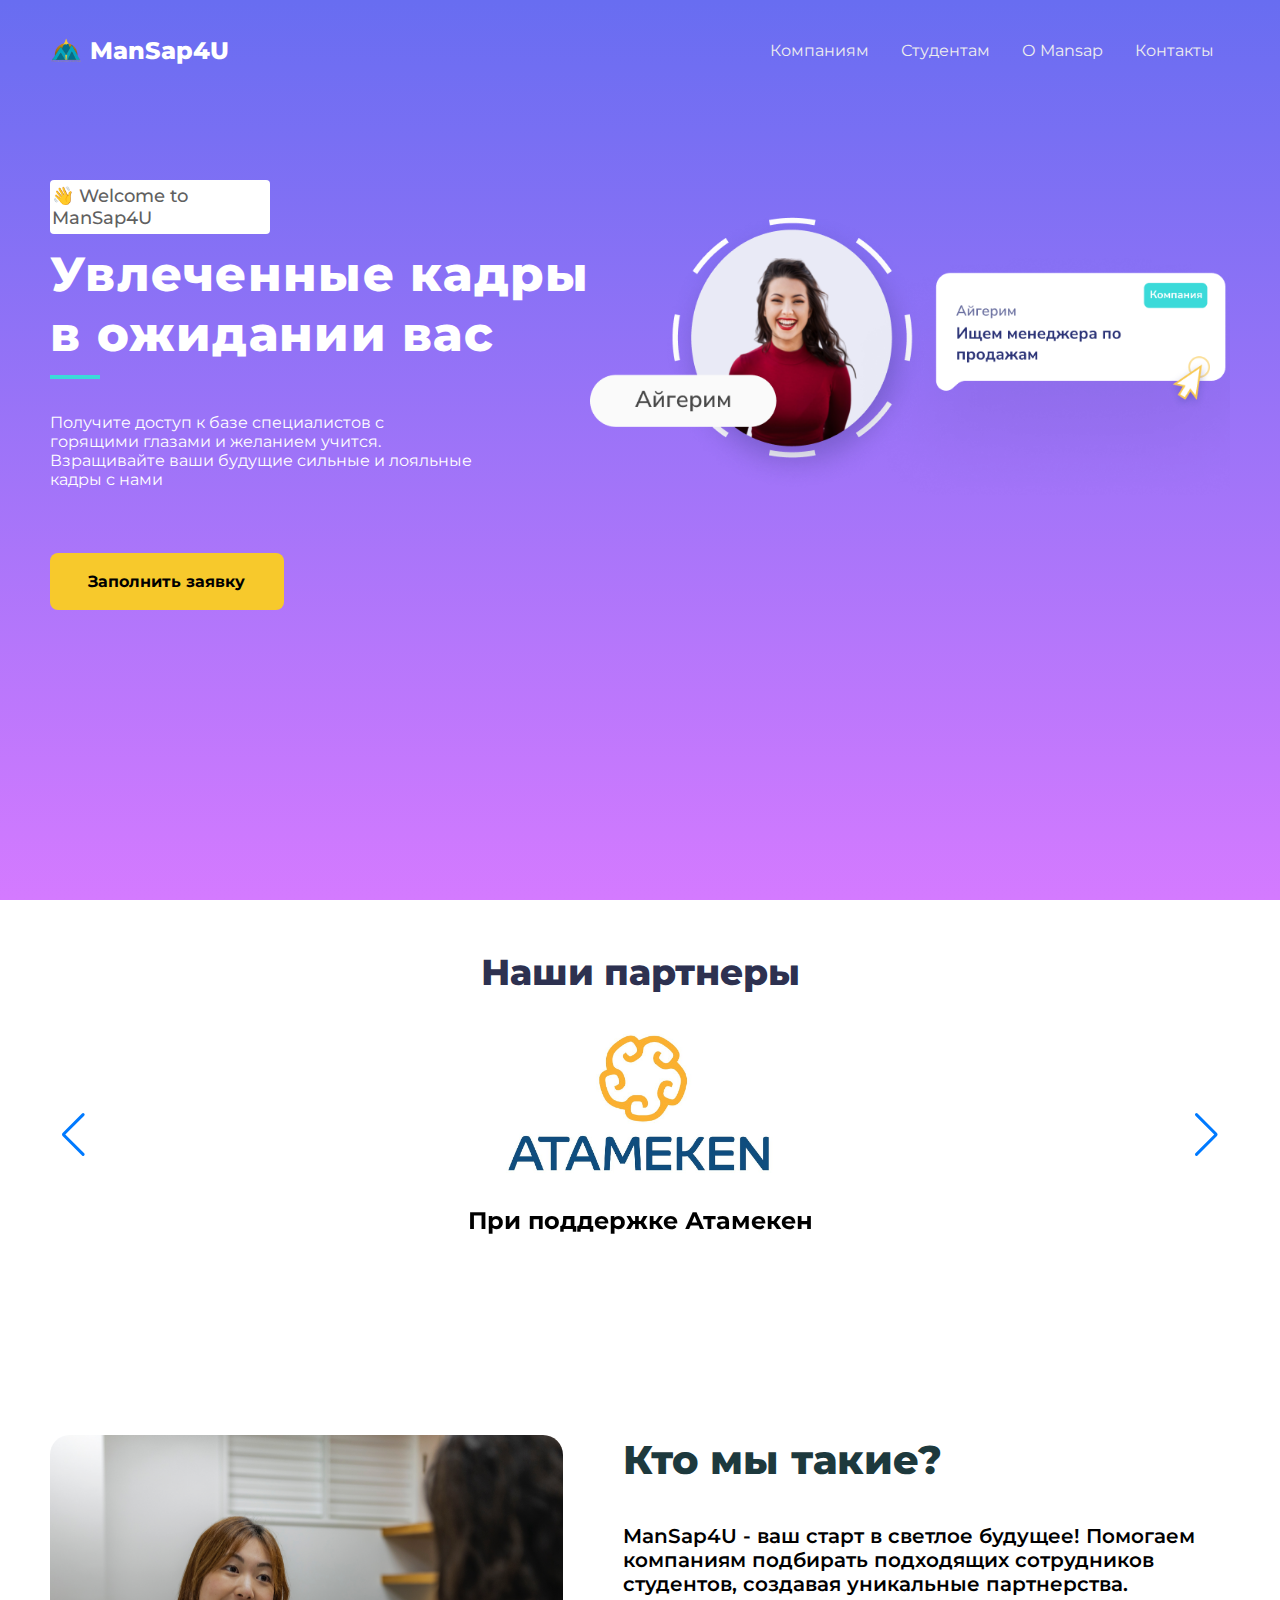
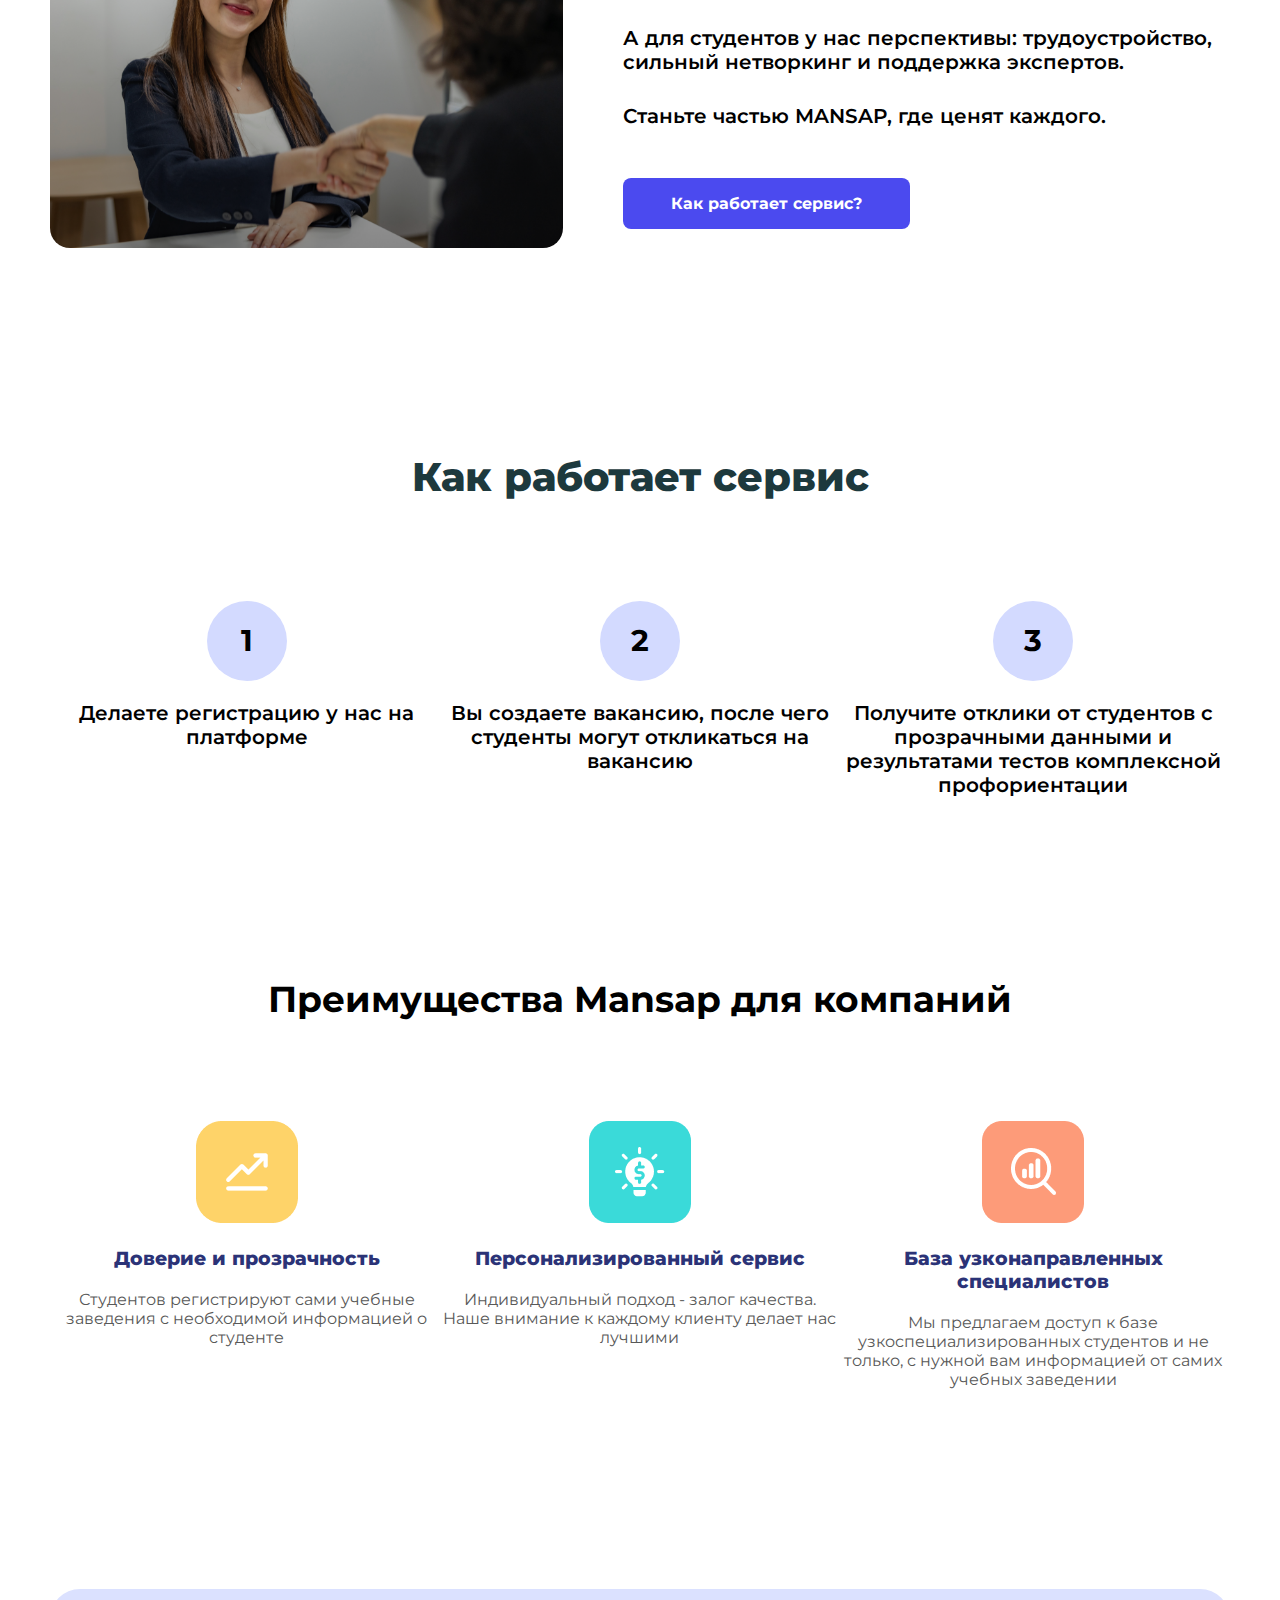
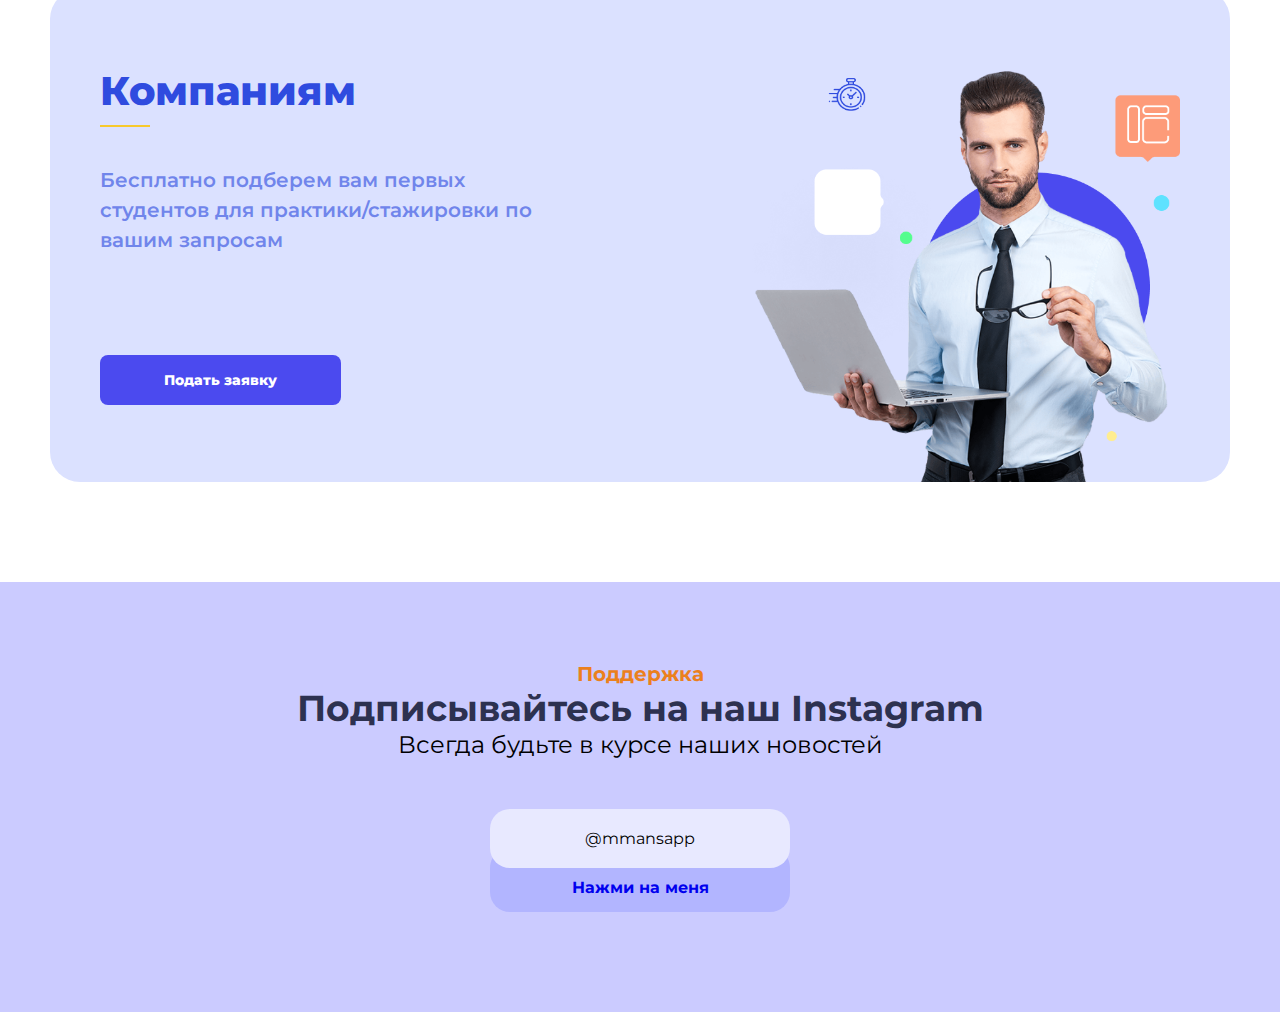
==== commit 33d7f2c3: "Update index.html" ====
--- a/index.html
+++ b/index.html
@@ -81,7 +81,7 @@
                         Получите доступ к базе специалистов с горящими глазами и желанием учится. Взращивайте ваши
                         будущие сильные и лояльные кадры с нами
                     </p>
-                    <a href="https://mansap-platform.netlify.app"><button class="content__button">Заполнить
+                    <a href="https://mansap4u.netlify.app"><button class="content__button">Заполнить
                             заявку</button></a>
                 </div>
                 <div class="img">
@@ -128,7 +128,7 @@
                 </div>
                 <div class="section__content">
                     <h2 class="section__title">Кто мы такие?</h2>
-                    <p class="section__text">MANSAP - ваш старт в светлое будущее! Помогаем компаниям подбирать
+                    <p class="section__text">ManSap4U - ваш старт в светлое будущее! Помогаем компаниям подбирать
                         подходящих сотрудников студентов, создавая уникальные партнерства.</p>
                     <p class="section__text">А для студентов у нас перспективы:
                         трудоустройство, сильный нетворкинг и поддержка экспертов. </p>
@@ -143,7 +143,7 @@
                 <div class="section__content">
                     <div class="section__step">
                         <div class="step__number">1</div>
-                        <div class="step__text">Подаете заявку, после делаете регистрацию у нашего бота</div>
+                        <div class="step__text">Делаете регистрацию у нас на платформе</div>
                     </div>
                     <div class="section__step">
                         <div class="step__number">2</div>
@@ -152,7 +152,7 @@
                     </div>
                     <div class="section__step">
                         <div class="step__number">3</div>
-                        <div class="step__text">Также каждый день вам будут приходить актуальные анкеты студентов</div>
+                        <div class="step__text">Получите отклики от студентов с прозрачными данными и результатами тестов комплексной профориентации</div>
                     </div>
                 </div>
             </div>
@@ -201,7 +201,7 @@
                     <h2 class="section__title">Компаниям</h2>
                     <p class="section__text">Бесплатно подберем вам первых студентов для практики/стажировки по вашим
                         запросам</p>
-                    <a href="https://mansap-platform.netlify.app"><button class="section__button">Подать
+                    <a href="https://mansap4u.netlify.app"><button class="section__button">Подать
                             заявку</button></a>
                 </div>
                 <div class="section__image">
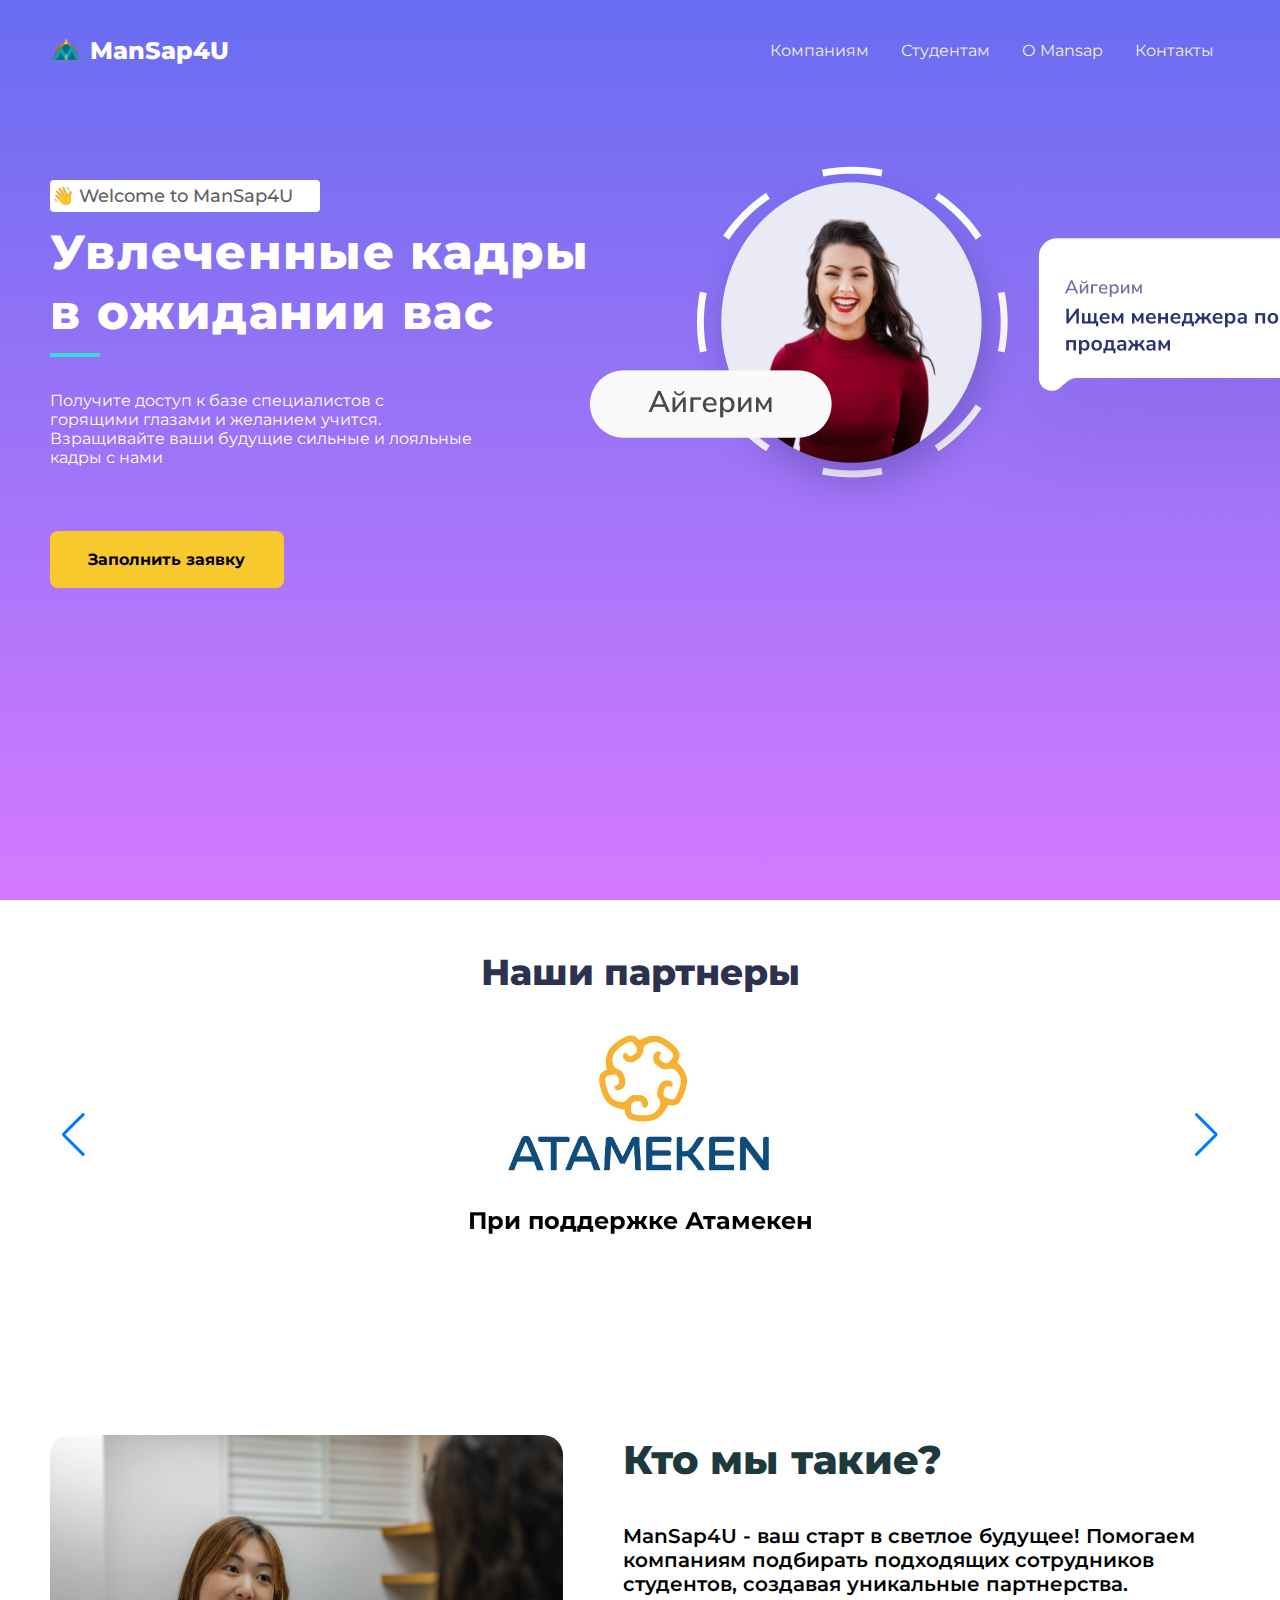
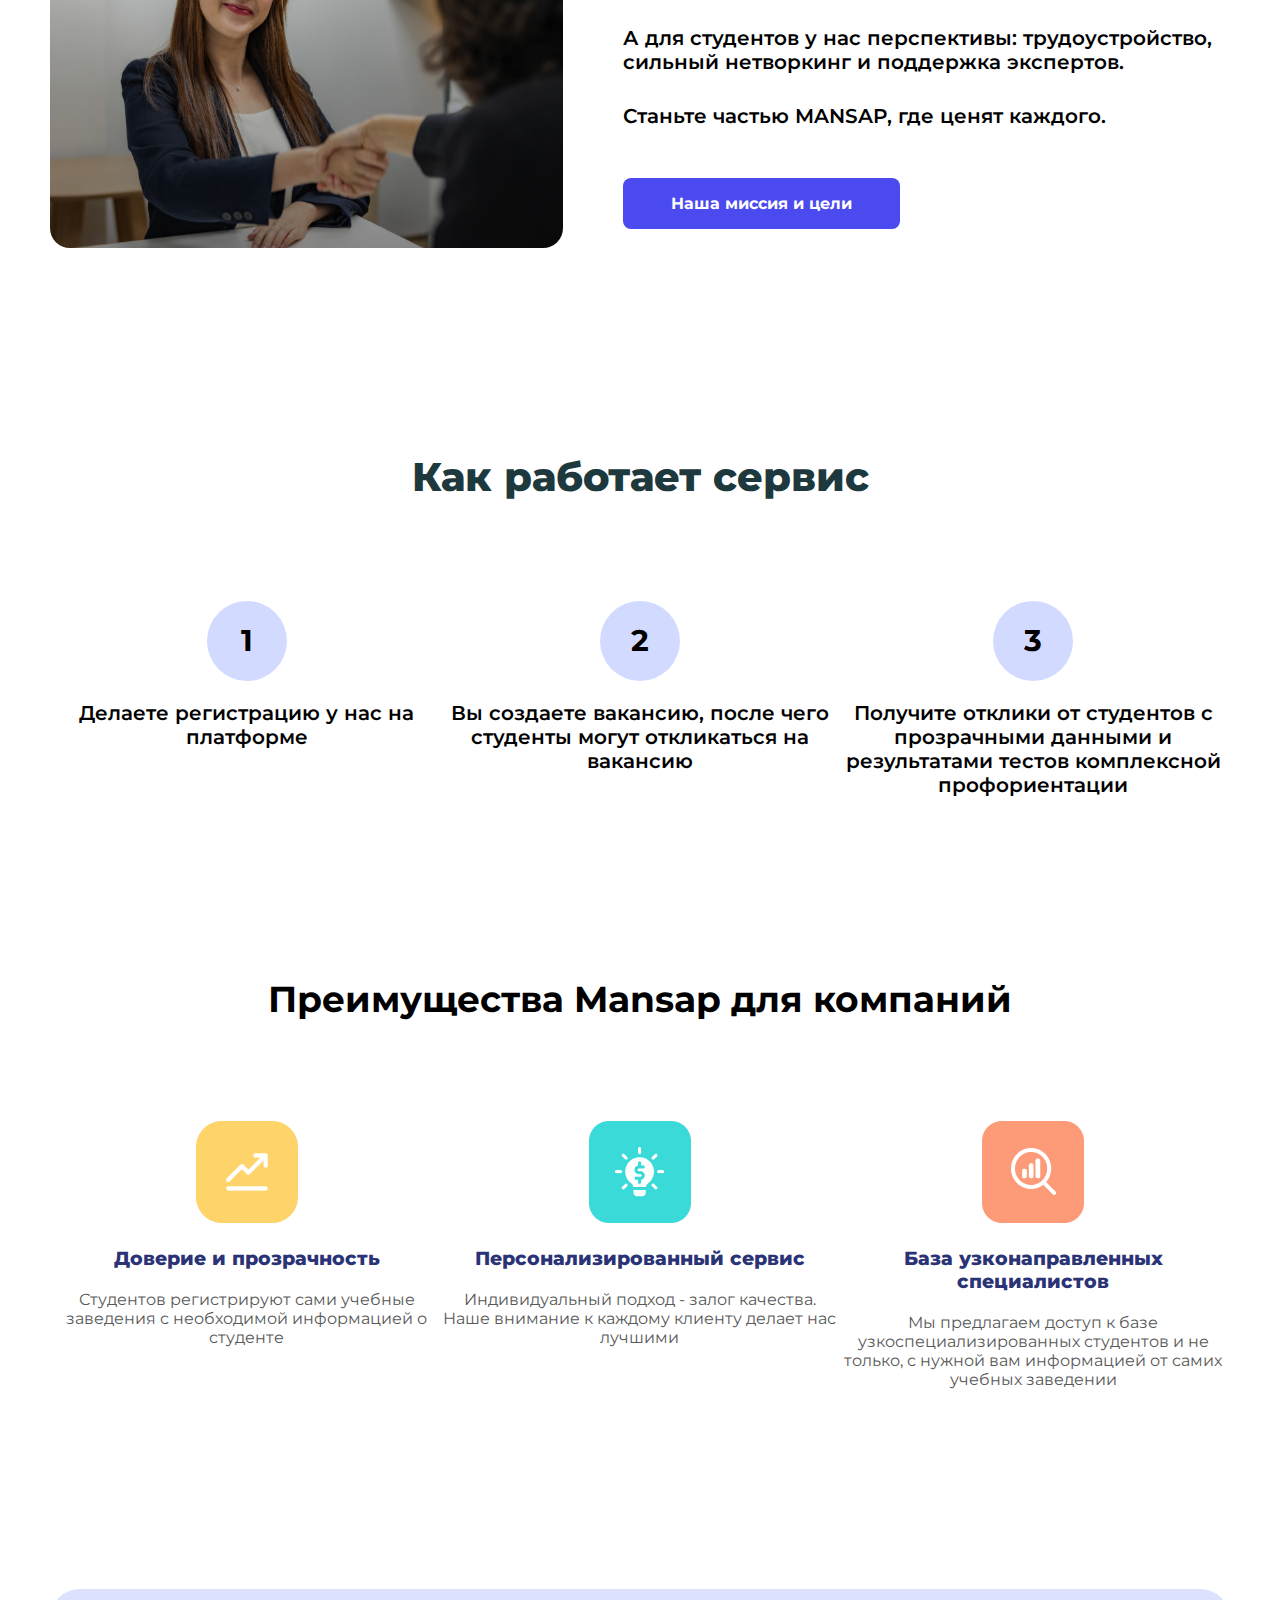
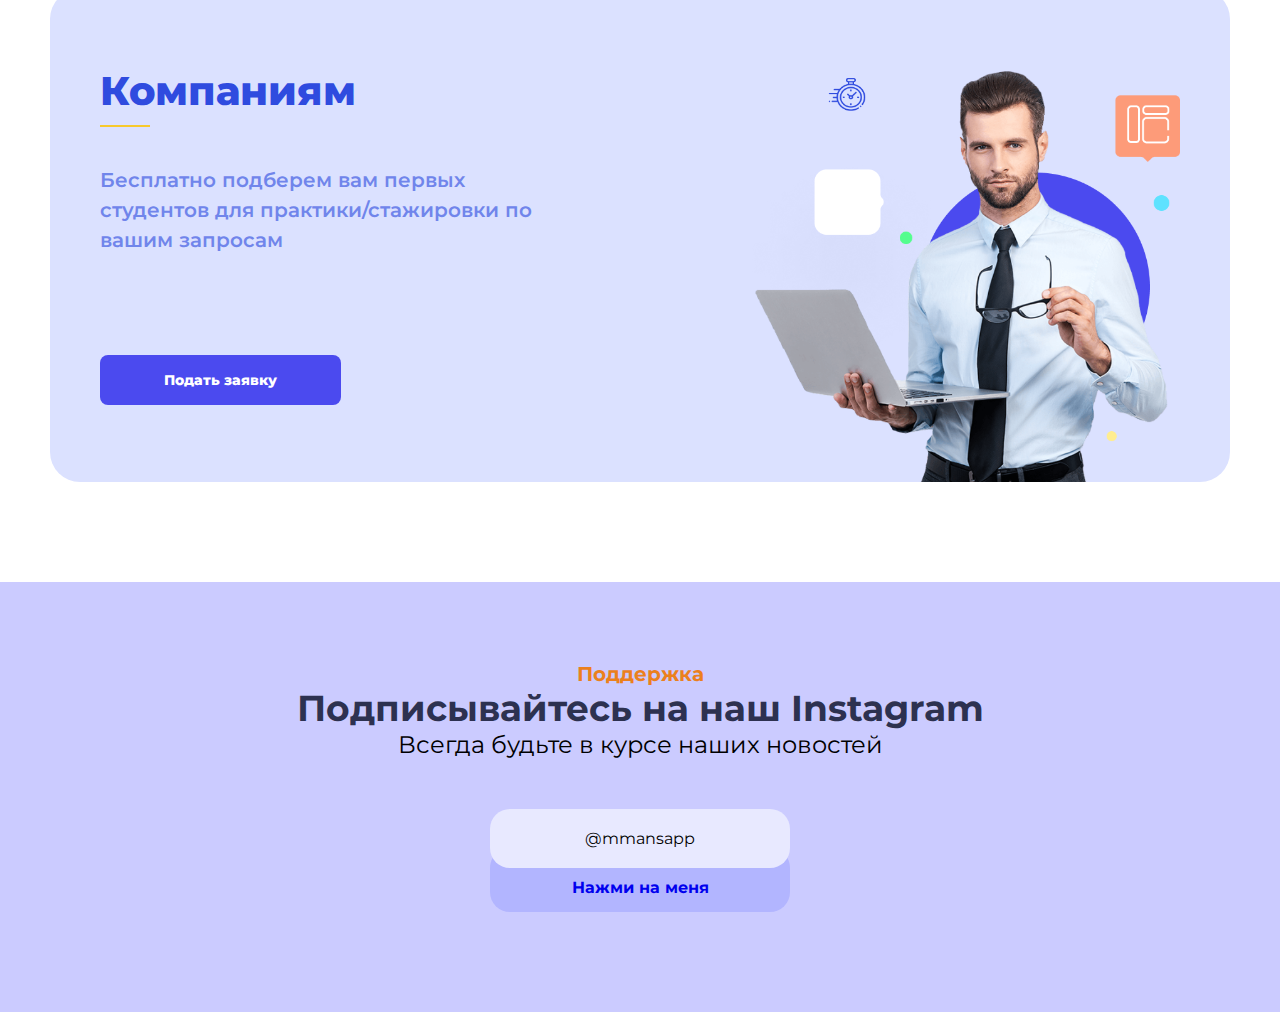
==== commit 9291965b: "Added some changes" ====
--- a/index.html
+++ b/index.html
@@ -72,7 +72,7 @@
                 <div class="content">
 
                     <div class="content__subtitle">
-                        👋 Welcome to ManSap4U 
+                        👋 Welcome to ManSap4U
                     </div>
                     <h1 class="content__title">
                         Увлеченные кадры в ожидании вас
@@ -133,7 +133,8 @@
                     <p class="section__text">А для студентов у нас перспективы:
                         трудоустройство, сильный нетворкинг и поддержка экспертов. </p>
                     <p class="section__text">Станьте частью MANSAP, где ценят каждого.</p>
-                    <a href="#howWorks"><button class="section__button">Как работает сервис?</button></a>
+                    <a href="/about.html"><button class="section__button">Наша миссия и цели</button></a>
+
                 </div>
             </div>
         </section>
@@ -152,7 +153,8 @@
                     </div>
                     <div class="section__step">
                         <div class="step__number">3</div>
-                        <div class="step__text">Получите отклики от студентов с прозрачными данными и результатами тестов комплексной профориентации</div>
+                        <div class="step__text">Получите отклики от студентов с прозрачными данными и результатами
+                            тестов комплексной профориентации</div>
                     </div>
                 </div>
             </div>
--- a/css/style.css
+++ b/css/style.css
@@ -153,7 +153,7 @@
   }
 }
 .header-content .content__subtitle {
-  width: 220px;
+  width: 270px;
   font-size: 18px;
   font-weight: 500;
   color: #606060;
@@ -197,7 +197,7 @@
   color: #fff;
 }
 .header-content .img img {
-  width: 100%;
+  height: 100%;
   min-width: 636px;
 }
 @media screen and (max-width: 1265px) {
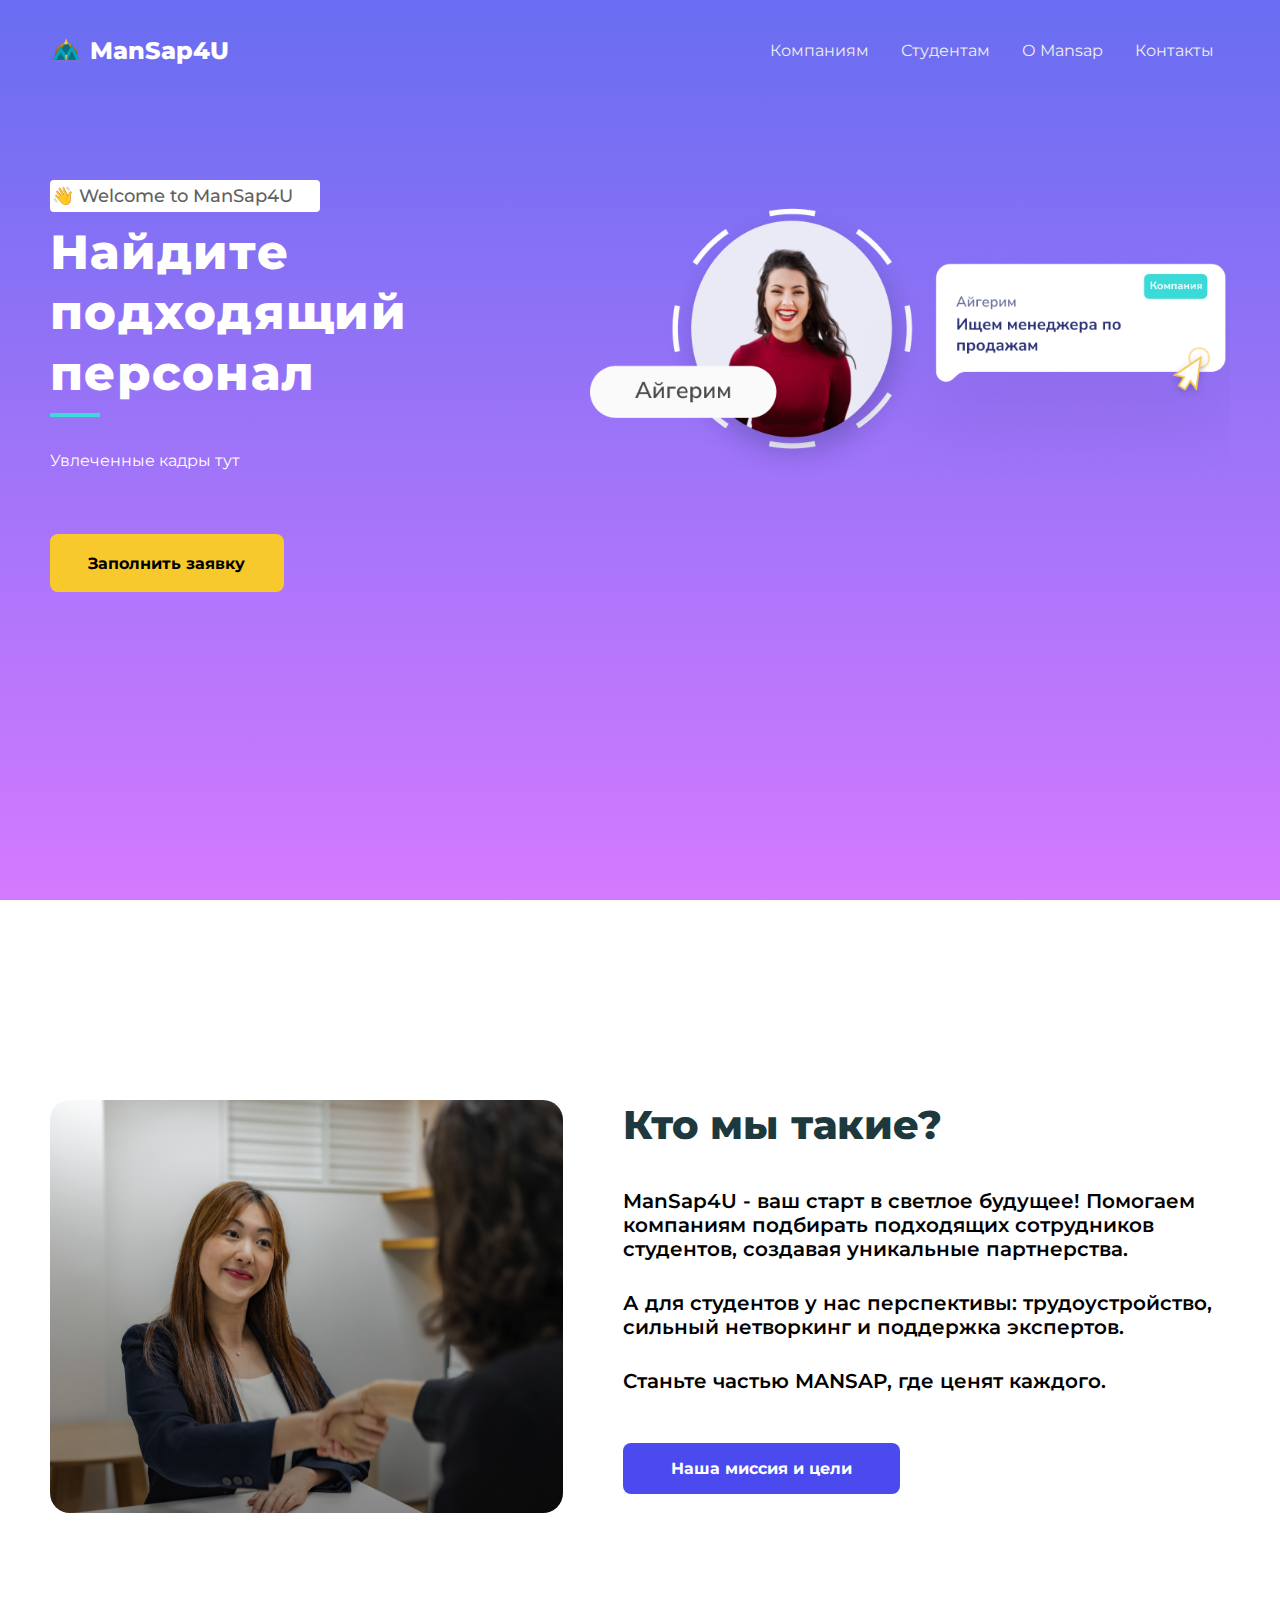
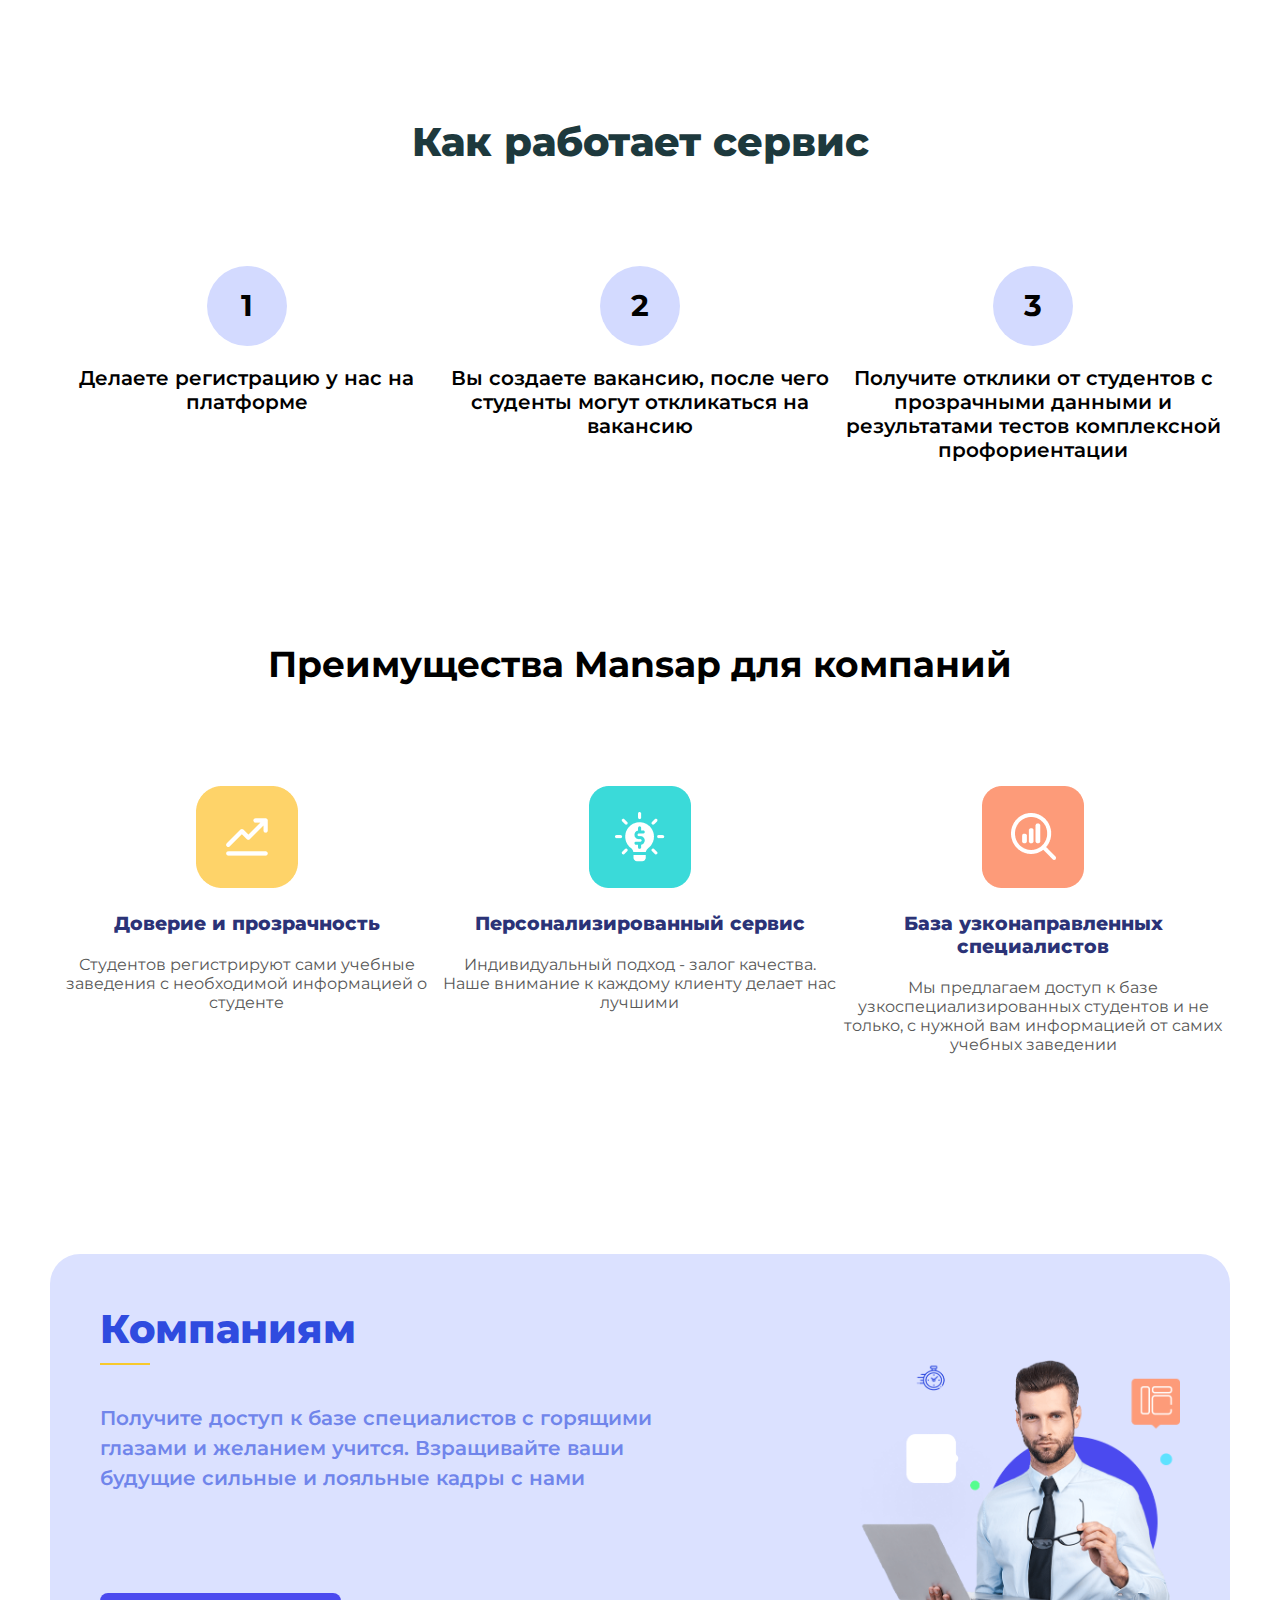
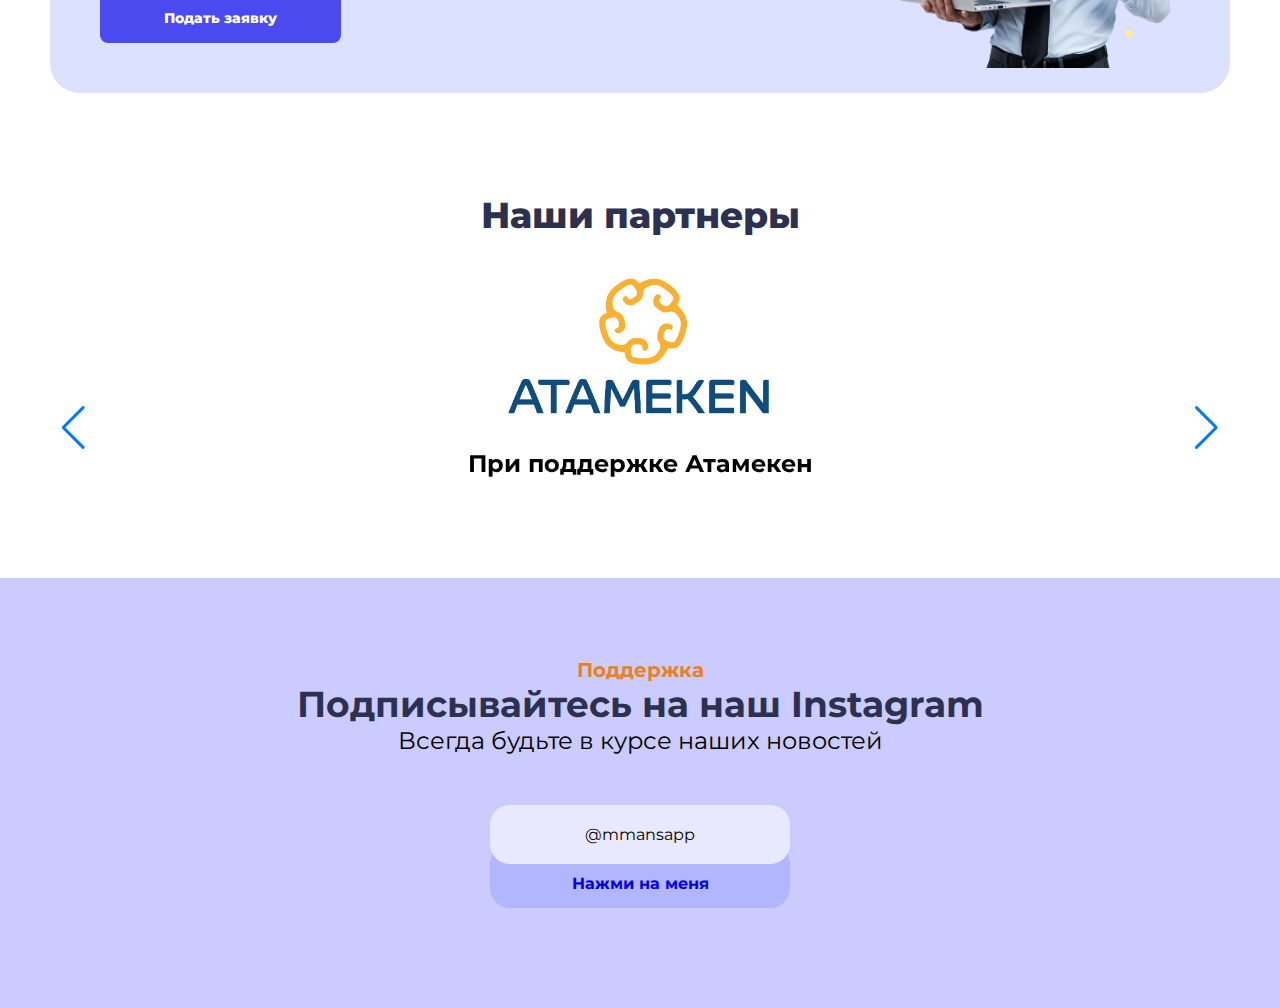
==== commit 9ce5ef20: "- Ошибка связанная с прокруткой страницы при открытии меню в мобильной версии - Поменял заголовок и " ====
--- a/index.html
+++ b/index.html
@@ -5,9 +5,9 @@
     <meta charset="UTF-8">
     <meta name="viewport" content="width=device-width, initial-scale=1.0">
     <meta name="keywords"
-        content="Казахстан, Алматы, Работа в Казахстане, Работа в Алматы, Работа для студентов в Алматы, Стажировки для студентов в Алматы, работа, работодатели, Поиск работы, Стажировки, Работа для студентов, Вакансии компаний, Поиск сотрудников, Карьерный рост, Работа в IT, Стажировка в компаниях, Работа ищущим на рынке труда, студенты">
+        content="Подработка, студентам, Казахстан, Алматы, Работа в Казахстане, Работа в Алматы, Работа для студентов в Алматы, Стажировки для студентов в Алматы, работа, работодатели, Поиск работы, Стажировки, Работа для студентов, Вакансии компаний, Поиск сотрудников, Карьерный рост, Работа в IT, Стажировка в компаниях, Работа ищущим на рынке труда, студенты">
     <meta name="description"
-        content="MANSAP- карьерный старт светлого будущего. Реализация и перспективы для студенческой молодежи. Возможности трудоустройства, сильный нетворкинг и поддержка от экспертов ценными знаниями.">
+        content="MANSAP - карьерный старт светлого будущего. Реализация и перспективы для студенческой молодежи. Возможности трудоустройства, сильный нетворкинг и поддержка от экспертов ценными знаниями.">
     <title>ManSap4U- старт светлого будущего</title>
     <link rel="stylesheet" href="https://cdn.jsdelivr.net/npm/swiper@10/swiper-bundle.min.css" />
 
@@ -51,14 +51,12 @@
                 <a href="/" class="logo">
                     <img src="./img/logo.png" alt="Mansap">
                     ManSap4U
-
                 </a>
                 <ul class="menu">
                     <li><a href="/">Компаниям</a></li>
                     <li><a href="/students.html">Студентам</a></li>
                     <li><a href="/about.html">О Mansap</a></li>
                     <li><a href="/contacts.html">Контакты</a></li>
-
                 </ul>
                 <div class="hamburger">
                     <span class="bar"></span>
@@ -75,11 +73,10 @@
                         👋 Welcome to ManSap4U
                     </div>
                     <h1 class="content__title">
-                        Увлеченные кадры в ожидании вас
+                        Найдите подходящий персонал
                     </h1>
                     <p class="content__text">
-                        Получите доступ к базе специалистов с горящими глазами и желанием учится. Взращивайте ваши
-                        будущие сильные и лояльные кадры с нами
+                        Увлеченные кадры тут
                     </p>
                     <a href="https://mansap4u.netlify.app"><button class="content__button">Заполнить
                             заявку</button></a>
@@ -91,36 +88,6 @@
         </div>
     </header>
     <main>
-        <section class="section section-partner">
-            <div class="container">
-                <h2>Наши партнеры</h2>
-                <div class="swiper sliderPartner">
-                    <div class="content-slider swiper-wrapper">
-                        <div class="swiper-slide content__partner">
-                            <img src="./img/atameken.jpg" alt="">
-                            <span>
-                                При поддержке Атамекен
-                            </span>
-                        </div>
-                        <div class="swiper-slide content__partner">
-                            <img src="./img/logo-partner-2.png" alt="">
-                            <span>
-                                КазУМОиМЯ
-                            </span>
-                        </div>
-                        <div class="swiper-slide content__partner">
-                            <img src="./img/turan-logo.png" alt="">
-                            <span>
-                                Университет Туран
-                            </span>
-                        </div>
-
-                    </div>
-                    <div class="swiper-button-next"></div>
-                    <div class="swiper-button-prev"></div>
-                </div>
-            </div>
-        </section>
         <section class="section section-about-us">
             <div class="container">
                 <div class="section__image">
@@ -201,13 +168,55 @@
             <div class="container">
                 <div class="section__content">
                     <h2 class="section__title">Компаниям</h2>
-                    <p class="section__text">Бесплатно подберем вам первых студентов для практики/стажировки по вашим
-                        запросам</p>
+                    <p class="section__text">Получите доступ к базе специалистов с горящими глазами и желанием учится.
+                        Взращивайте ваши будущие сильные и лояльные кадры с нами</p>
                     <a href="https://mansap4u.netlify.app"><button class="section__button">Подать
                             заявку</button></a>
                 </div>
                 <div class="section__image">
                     <img class="section__img" src="./img/for-company-img.png" alt="">
+                </div>
+            </div>
+        </section>
+        <section class="section section-partner">
+            <div class="container">
+                <h2>Наши партнеры</h2>
+                <div class="swiper sliderPartner">
+                    <div class="content-slider swiper-wrapper">
+                        <div class="swiper-slide content__partner">
+                            <img src="./img/atameken.jpg" alt="">
+                            <span>
+                                При поддержке Атамекен
+                            </span>
+                        </div>
+                        <div class="swiper-slide content__partner">
+                            <img src="./img/logo-partner-2.png" alt="">
+                            <span>
+                                КазУМОиМЯ
+                            </span>
+                        </div>
+                        <div class="swiper-slide content__partner">
+                            <img src="./img/turan-logo.png" alt="">
+                            <span>
+                                Университет Туран
+                            </span>
+                        </div>
+                        <div class="swiper-slide content__partner">
+                            <img src="./img/Clevermarket.jpg" alt="">
+                            <span>
+                                Clevermarket
+                            </span>
+                        </div>
+                        <div class="swiper-slide content__partner">
+                            <img src="./img/KazNU.png" alt="">
+                            <span>
+                                Университет КазНУ
+                            </span>
+                        </div>
+
+                    </div>
+                    <div class="swiper-button-next"></div>
+                    <div class="swiper-button-prev"></div>
                 </div>
             </div>
         </section>
--- a/css/style.css
+++ b/css/style.css
@@ -197,7 +197,7 @@
   color: #fff;
 }
 .header-content .img img {
-  height: 100%;
+  width: 100%;
   min-width: 636px;
 }
 @media screen and (max-width: 1265px) {
@@ -235,11 +235,14 @@
   margin-top: 50px;
   margin-bottom: 40px;
 }
+main .section-partner .content__partner {
+  margin-bottom: 100px;
+}
 main .section-partner .content__partner img {
   display: block;
   height: 140px;
   margin: 0 auto;
-  margin-bottom: 10px;
+  margin-bottom: 20px;
 }
 @media screen and (max-width: 965px) {
   main .section-partner .content__partner img {
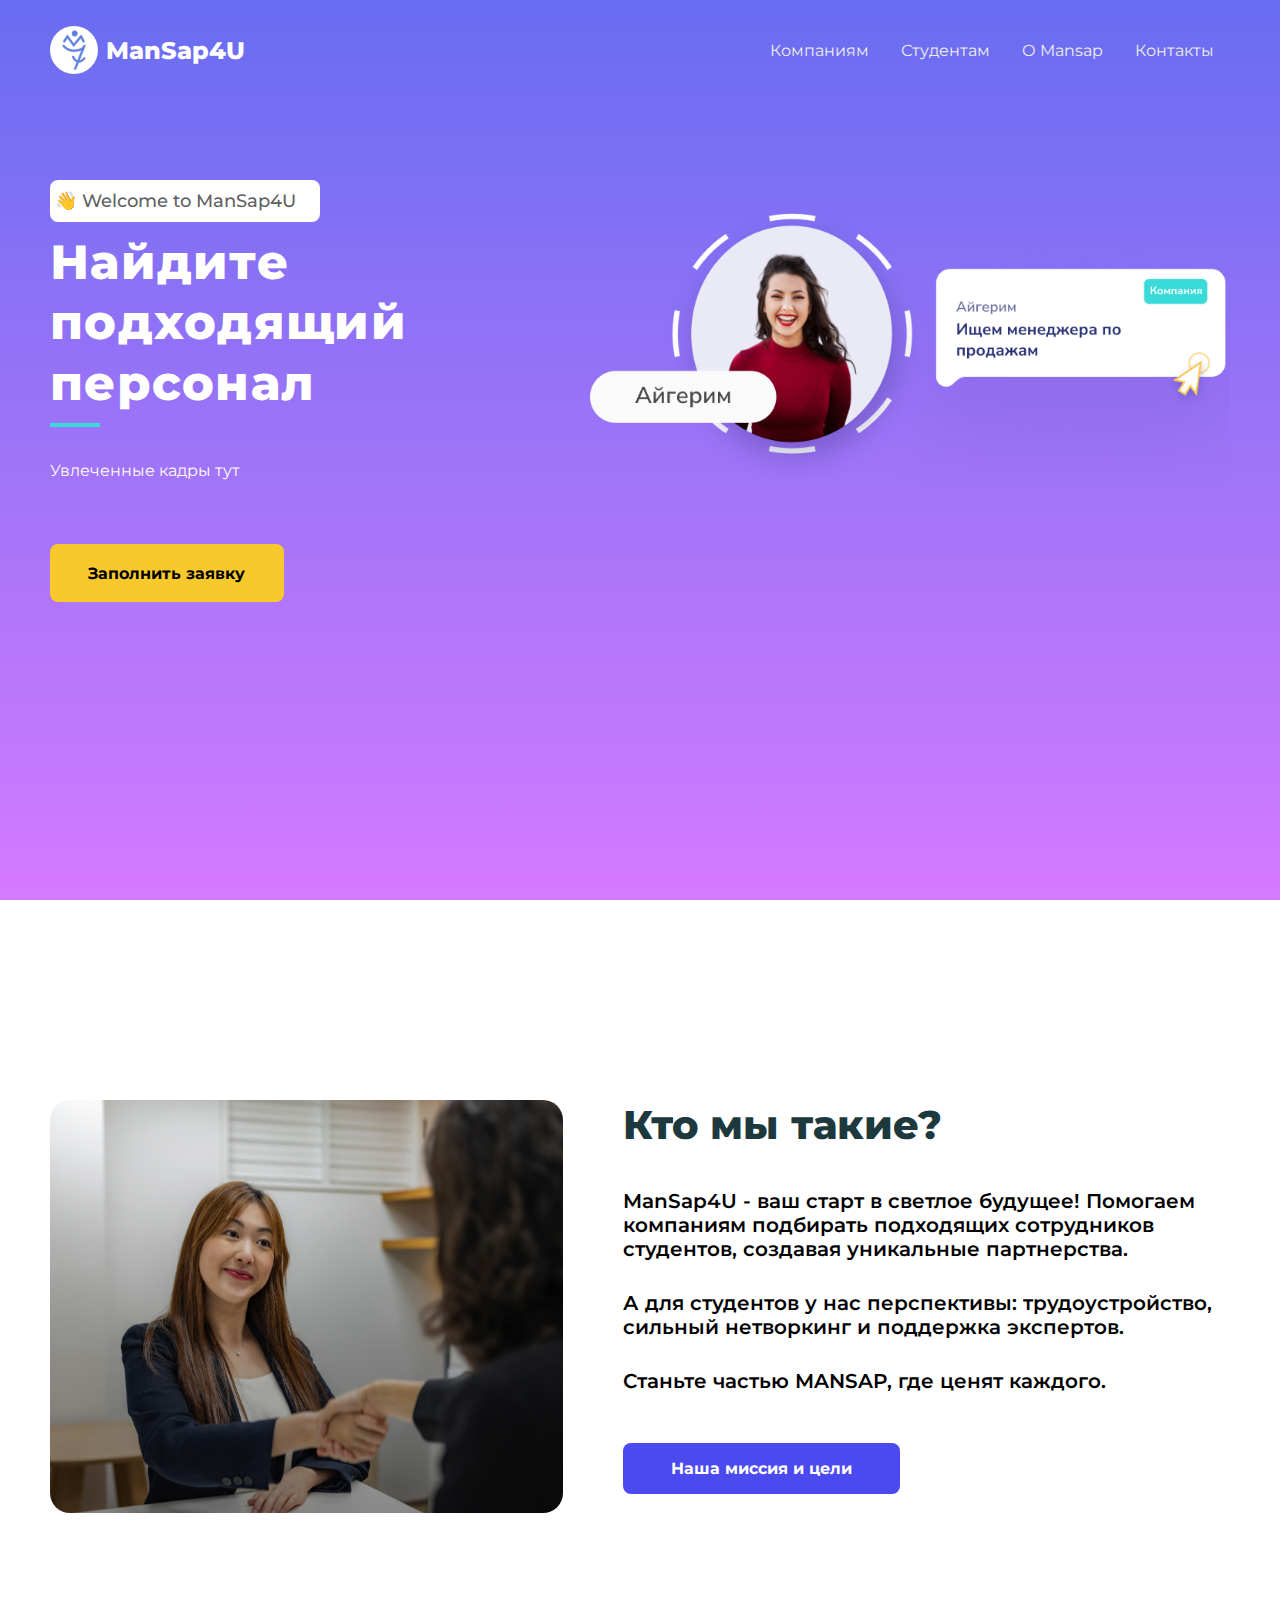
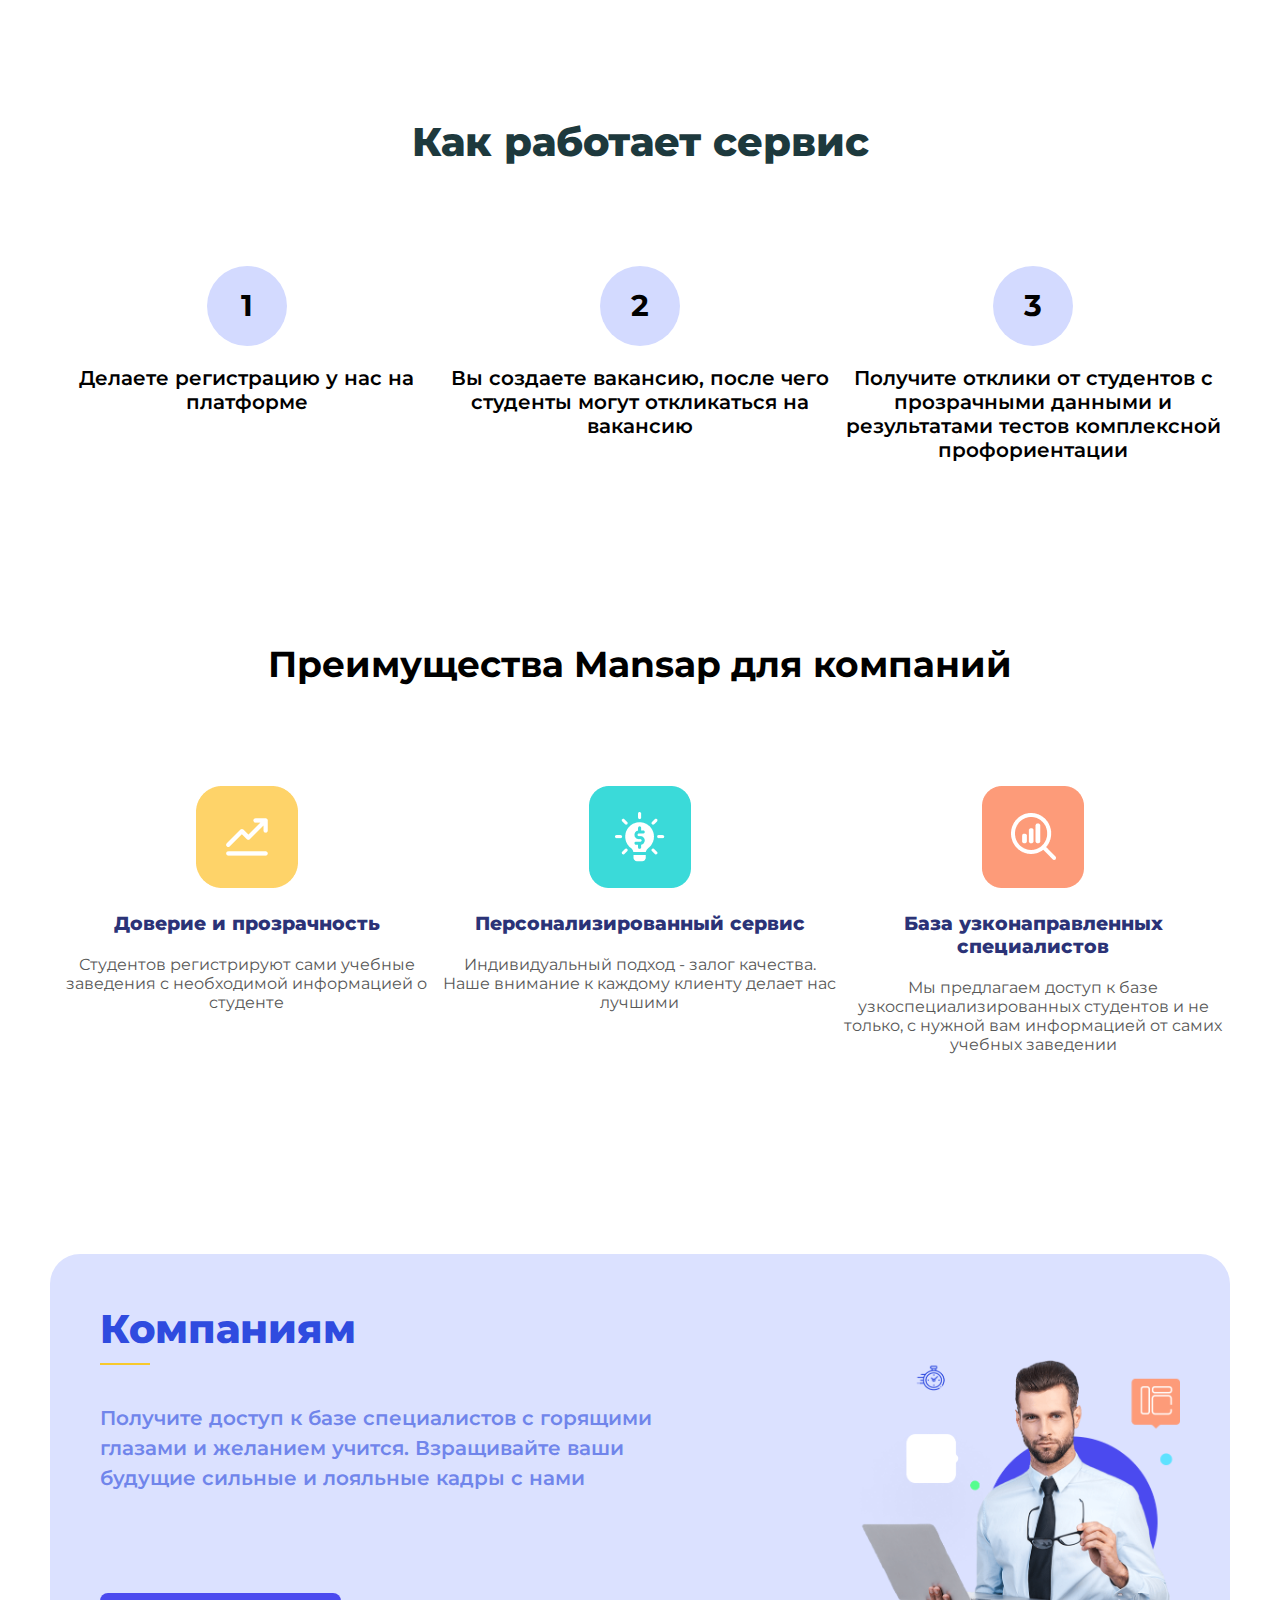
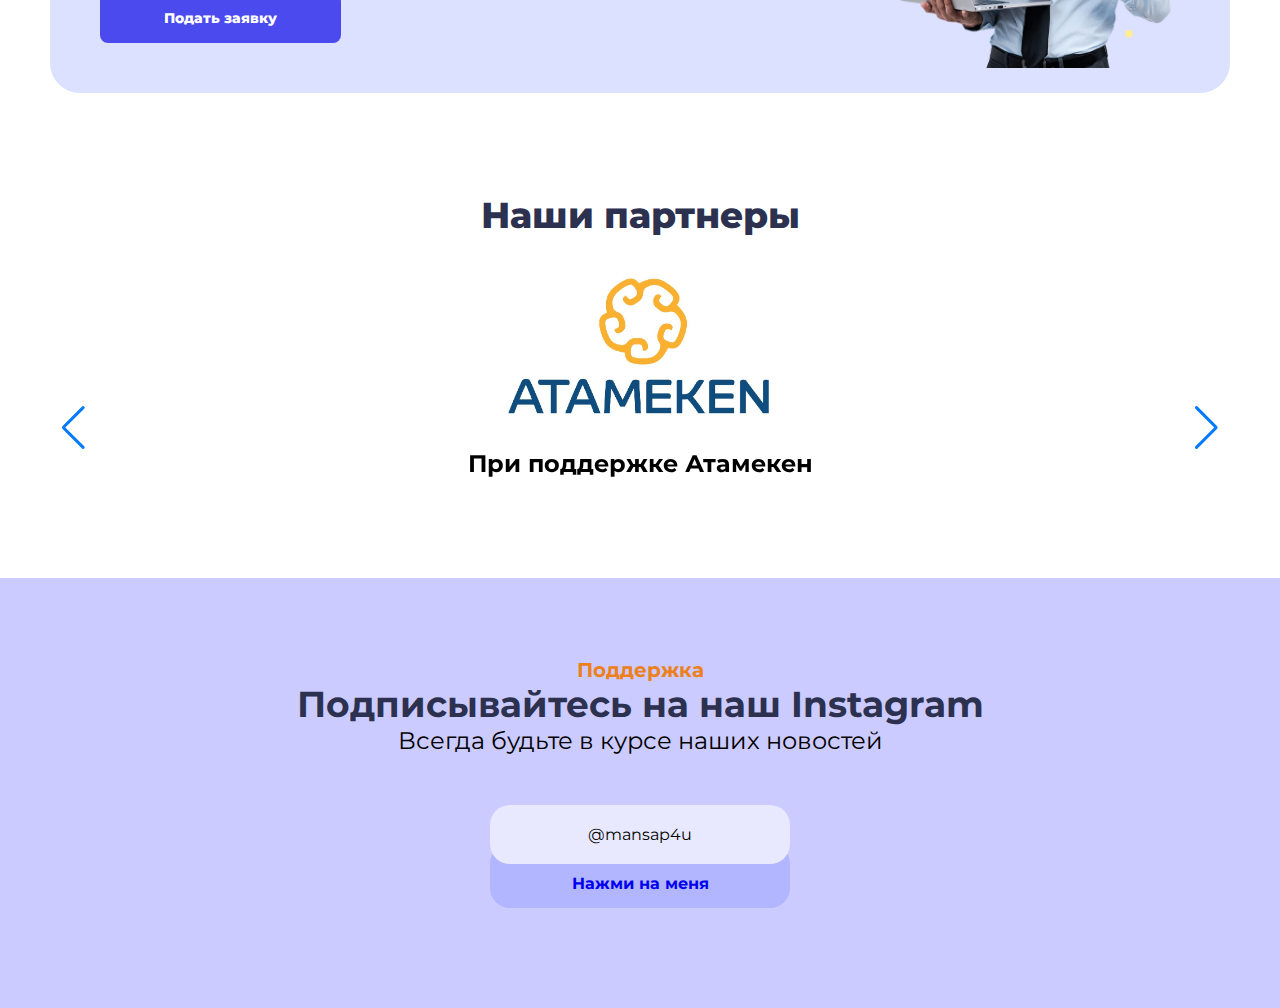
==== commit e134a519: "- Пофиксены некоторые недочеты со стилями на лендинге - Изменено лого - Изменена ссылка на валидный " ====
--- a/index.html
+++ b/index.html
@@ -12,7 +12,7 @@
     <link rel="stylesheet" href="https://cdn.jsdelivr.net/npm/swiper@10/swiper-bundle.min.css" />
 
     <link rel="stylesheet" href="./css/style.css">
-    <link rel="icon" href="./img/favicon.ico" type="image/x-icon">
+    <link rel="icon" href="./img/new-logo.ico" type="image/x-icon">
     <script async src="https://www.googletagmanager.com/gtag/js?id=G-EMVZ4DNHGW"></script>
     <script>
         window.dataLayer = window.dataLayer || [];
@@ -49,7 +49,7 @@
         <nav class="header-navbar">
             <div class="container">
                 <a href="/" class="logo">
-                    <img src="./img/logo.png" alt="Mansap">
+                    <img src="./img/new-logo.png" alt="Mansap">
                     ManSap4U
                 </a>
                 <ul class="menu">
@@ -227,8 +227,8 @@
             <h2 class="footer__title">Подписывайтесь на наш Instagram</h2>
             <span class="footer__subtitle">Всегда будьте в курсе наших новостей</span>
             <div class="footer__contact">
-                <div class="footer__instagram">@mmansapp</div>
-                <a href="https://www.instagram.com/mmansapp/" class="footer__link-instagram">
+                <div class="footer__instagram">@mansap4u</div>
+                <a href="https://www.instagram.com/mansap4u/" class="footer__link-instagram">
                     <span>Нажми на меня</span>
                 </a>
             </div>
--- a/css/style.css
+++ b/css/style.css
@@ -39,8 +39,9 @@
   text-decoration: none;
 }
 .header-navbar .logo img {
-  width: 2rem;
+  width: 3rem;
   margin-right: 0.5rem;
+  border-radius: 50%;
 }
 .header-navbar .menu {
   display: flex;
@@ -159,15 +160,16 @@
   color: #606060;
   margin-bottom: 10px;
   background-color: #fff;
-  padding-left: 2px;
-  padding-top: 5px;
-  padding-bottom: 5px;
-  border-radius: 4px;
+  padding-left: 5px;
+  padding-top: 10px;
+  padding-bottom: 10px;
+  border-radius: 8px;
 }
 @media screen and (max-width: 473px) {
   .header-content .content__subtitle {
-    width: 180px;
+    width: 210px;
     font-size: 14px;
+    padding-right: 5px;
   }
 }
 .header-content .content__text {
